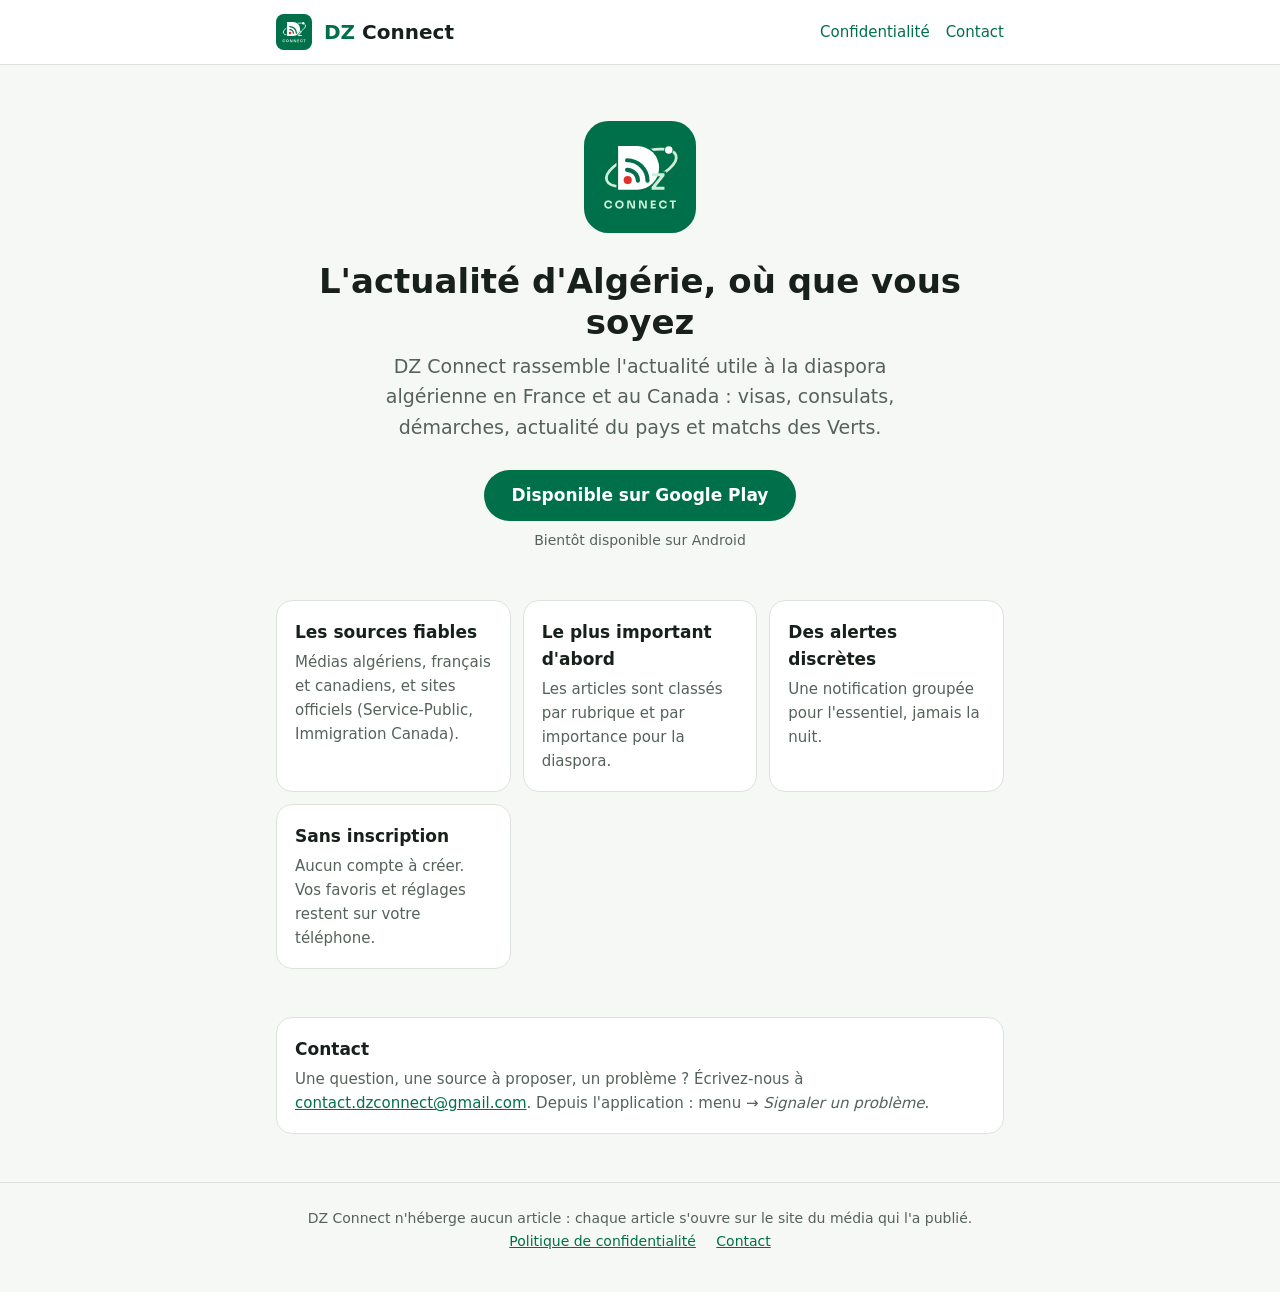
==== index.html @ 68d5cda3 "Add files via upload" ====
<!doctype html>
<html lang="fr">
<head>
  <meta charset="utf-8">
  <meta name="viewport" content="width=device-width, initial-scale=1">
  <title>DZ Connect</title>
  <meta name="description" content="DZ Connect : l'actualité d'Algérie et de la diaspora en France et au Canada, en une seule application Android.">
  <link rel="icon" href="icone.svg" type="image/svg+xml">
  <link rel="stylesheet" href="style.css">
</head>
<body>
  <header>
    <div class="wrap">
      <img src="icone.svg" alt="">
      <a class="name" href="./"><span>DZ</span> Connect</a>
      <nav>
        <a href="confidentialite.html">Confidentialité</a>
        <a href="#contact">Contact</a>
      </nav>
    </div>
  </header>

  <main class="wrap">
    <section class="hero">
      <img src="icone.svg" alt="Logo DZ Connect">
      <h1>L'actualité d'Algérie, où que vous soyez</h1>
      <p>DZ Connect rassemble l'actualité utile à la diaspora algérienne en France et au Canada : visas, consulats, démarches, actualité du pays et matchs des Verts.</p>
      <!-- À la publication : remplacer href="#" par le lien Play Store et retirer la ligne "Bientôt". -->
      <a class="button" href="#">Disponible sur Google Play</a>
      <span class="soon">Bientôt disponible sur Android</span>
    </section>

    <section class="cards">
      <div class="card">
        <h2>Les sources fiables</h2>
        <p>Médias algériens, français et canadiens, et sites officiels (Service-Public, Immigration Canada).</p>
      </div>
      <div class="card">
        <h2>Le plus important d'abord</h2>
        <p>Les articles sont classés par rubrique et par importance pour la diaspora.</p>
      </div>
      <div class="card">
        <h2>Des alertes discrètes</h2>
        <p>Une notification groupée pour l'essentiel, jamais la nuit.</p>
      </div>
      <div class="card">
        <h2>Sans inscription</h2>
        <p>Aucun compte à créer. Vos favoris et réglages restent sur votre téléphone.</p>
      </div>
    </section>

    <section id="contact" class="card" style="margin-bottom: 48px">
      <h2>Contact</h2>
      <p>Une question, une source à proposer, un problème ? Écrivez-nous à
        <a href="mailto:contact.dzconnect@gmail.com">contact.dzconnect@gmail.com</a>.
        Depuis l'application : menu → <em>Signaler un problème</em>.</p>
    </section>
  </main>

  <footer>
    <div class="wrap">
      DZ Connect n'héberge aucun article : chaque article s'ouvre sur le site du média qui l'a publié.<br>
      <a href="confidentialite.html">Politique de confidentialité</a>
      <a href="#contact">Contact</a>
    </div>
  </footer>
</body>
</html>
---- style.css ----
/* Couleurs de l'application (DzTheme.kt) : vert algérien, fond clair, mode sombre automatique. */
:root {
  --green: #00704A;
  --mint: #CDEFD9;
  --bg: #F6F8F6;
  --surface: #FFFFFF;
  --text: #17201B;
  --muted: #55625A;
  --border: #DCE3DE;
  --todo: #FFF3C4;
}
@media (prefers-color-scheme: dark) {
  :root {
    --green: #6FD6A4;
    --mint: #1E3A2C;
    --bg: #0F1512;
    --surface: #171D1A;
    --text: #E3EAE5;
    --muted: #A5B2AA;
    --border: #2C3631;
    --todo: #4A4220;
  }
}

* { box-sizing: border-box; }
body {
  margin: 0;
  background: var(--bg);
  color: var(--text);
  font: 17px/1.6 system-ui, -apple-system, "Segoe UI", Roboto, sans-serif;
}
a { color: var(--green); }
.wrap { max-width: 760px; margin: 0 auto; padding: 0 16px; }

header { border-bottom: 1px solid var(--border); background: var(--surface); }
header .wrap { display: flex; align-items: center; gap: 12px; height: 64px; }
header img { width: 36px; height: 36px; }
header .name { font-weight: 800; font-size: 20px; color: var(--text); text-decoration: none; }
header .name span { color: var(--green); }
header nav { margin-left: auto; display: flex; gap: 16px; font-size: 15px; }
header nav a { text-decoration: none; }

.hero { text-align: center; padding: 56px 0 40px; }
.hero img { width: 112px; height: 112px; }
.hero h1 { font-size: 34px; line-height: 1.2; margin: 20px 0 8px; }
.hero p { color: var(--muted); font-size: 19px; margin: 0 auto; max-width: 560px; }
.button {
  display: inline-block; margin-top: 28px; padding: 12px 28px; border-radius: 999px;
  background: var(--green); color: #fff; font-weight: 700; text-decoration: none;
}
@media (prefers-color-scheme: dark) { .button { color: #00391F; } }
.soon { display: block; margin-top: 8px; color: var(--muted); font-size: 14px; }

.cards { display: grid; grid-template-columns: repeat(auto-fit, minmax(200px, 1fr)); gap: 12px; margin: 8px 0 48px; }
.card { background: var(--surface); border: 1px solid var(--border); border-radius: 16px; padding: 18px; }
.card h2 { font-size: 17px; margin: 0 0 4px; }
.card p { margin: 0; color: var(--muted); font-size: 15px; }

article { background: var(--surface); border: 1px solid var(--border); border-radius: 16px; padding: 8px 24px 24px; margin: 32px 0; }
article h1 { font-size: 28px; line-height: 1.25; }
article h2 { font-size: 20px; margin-top: 32px; }
.updated { color: var(--muted); font-style: italic; }
table { width: 100%; border-collapse: collapse; font-size: 15px; display: block; overflow-x: auto; }
th, td { border: 1px solid var(--border); padding: 8px 10px; text-align: left; vertical-align: top; }
th { background: var(--mint); }
hr { border: 0; border-top: 1px solid var(--border); margin: 24px 0; }
.todo { background: var(--todo); padding: 0 4px; border-radius: 4px; }

footer { border-top: 1px solid var(--border); padding: 24px 0 40px; color: var(--muted); font-size: 14px; text-align: center; }
footer a { margin: 0 8px; }

@media (max-width: 480px) {
  header nav { gap: 12px; font-size: 14px; }
  .hero h1 { font-size: 28px; }
  article { padding: 4px 16px 16px; }
}
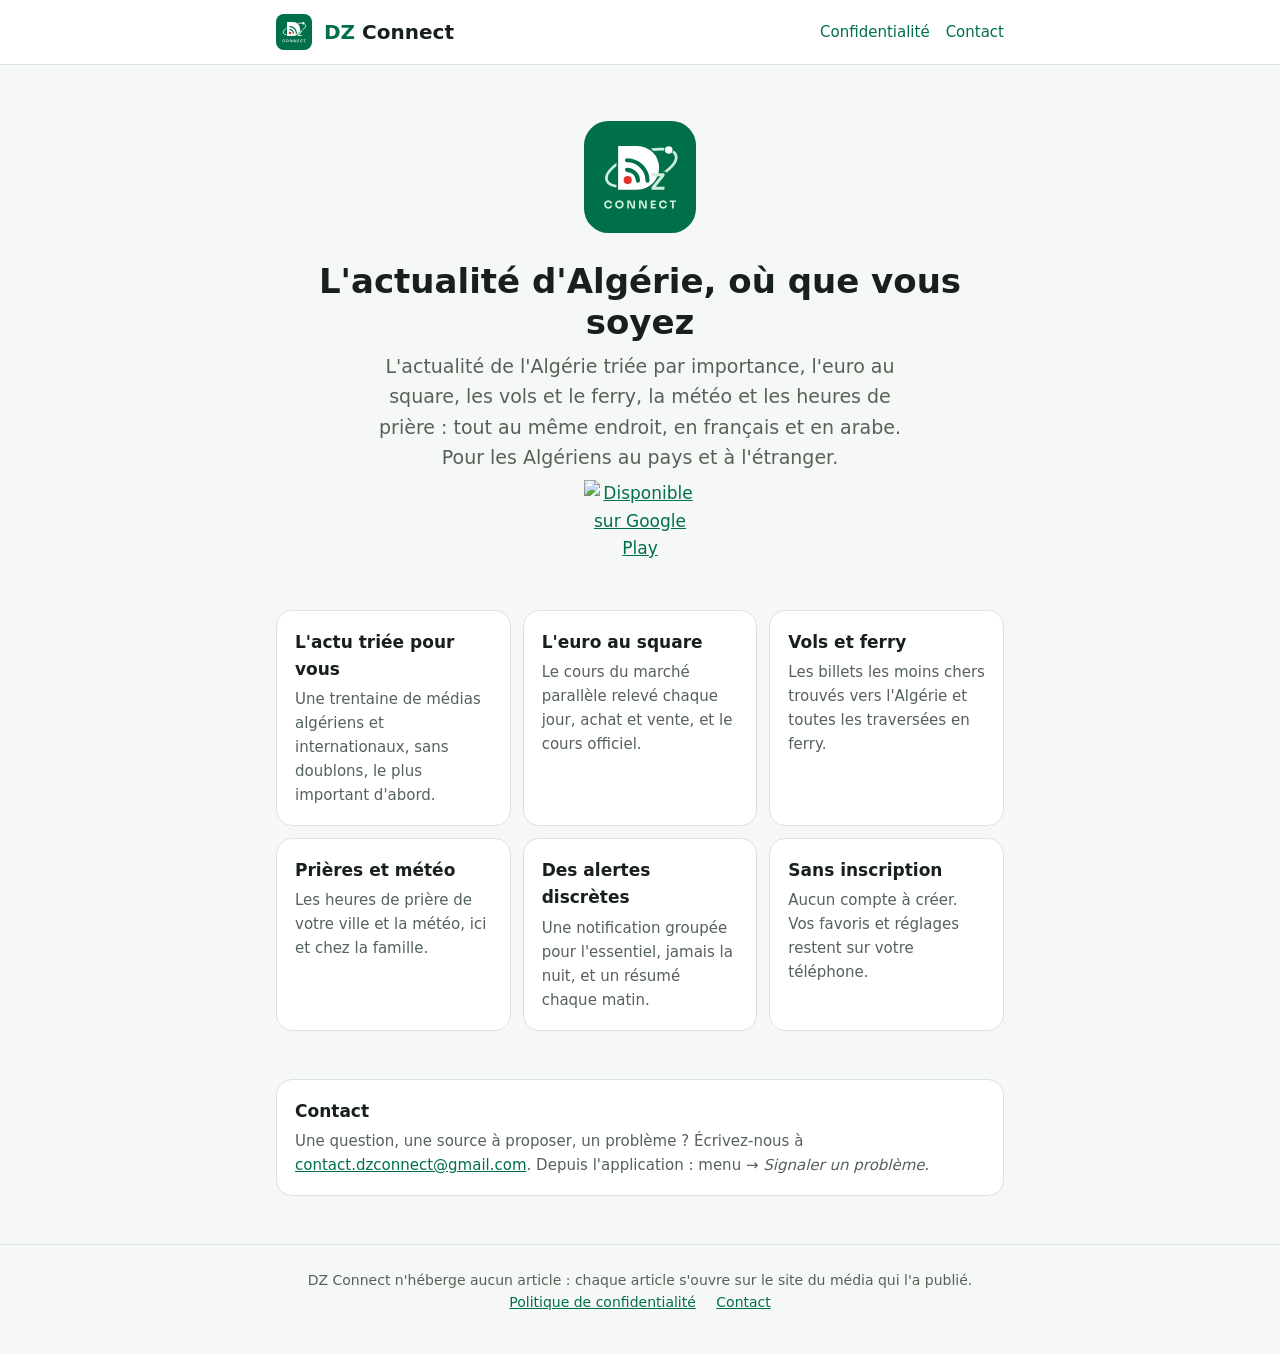
==== commit 43100b91: "Add files via upload" ====
--- a/index.html
+++ b/index.html
@@ -4,7 +4,7 @@
   <meta charset="utf-8">
   <meta name="viewport" content="width=device-width, initial-scale=1">
   <title>DZ Connect</title>
-  <meta name="description" content="DZ Connect : l'actualité d'Algérie et de la diaspora en France et au Canada, en une seule application Android.">
+  <meta name="description" content="DZ Connect : l'actualité de l'Algérie triée par importance, l'euro au square, les vols, le ferry, la météo et les heures de prière, en français et en arabe. Application Android gratuite.">
   <link rel="icon" href="icone.svg" type="image/svg+xml">
   <link rel="stylesheet" href="style.css">
 </head>
@@ -24,24 +24,33 @@
     <section class="hero">
       <img src="icone.svg" alt="Logo DZ Connect">
       <h1>L'actualité d'Algérie, où que vous soyez</h1>
-      <p>DZ Connect rassemble l'actualité utile à la diaspora algérienne en France et au Canada : visas, consulats, démarches, actualité du pays et matchs des Verts.</p>
-      <!-- À la publication : remplacer href="#" par le lien Play Store et retirer la ligne "Bientôt". -->
-      <a class="button" href="#">Disponible sur Google Play</a>
-      <span class="soon">Bientôt disponible sur Android</span>
+      <p>L'actualité de l'Algérie triée par importance, l'euro au square, les vols et le ferry, la météo et les heures de prière : tout au même endroit, en français et en arabe. Pour les Algériens au pays et à l'étranger.</p>
+      <!-- Badge officiel Google Play ; lien suivi (source « site ») pour le rapport Acquisition de la Play Console. -->
+      <a class="store" href="https://play.google.com/store/apps/details?id=com.dzconnect.app&amp;referrer=utm_source%3Dsite%26utm_medium%3Dweb">
+        <img src="https://play.google.com/intl/en_us/badges/static/images/badges/fr_badge_web_generic.png" alt="Disponible sur Google Play" width="240">
+      </a>
     </section>
 
     <section class="cards">
       <div class="card">
-        <h2>Les sources fiables</h2>
-        <p>Médias algériens, français et canadiens, et sites officiels (Service-Public, Immigration Canada).</p>
+        <h2>L'actu triée pour vous</h2>
+        <p>Une trentaine de médias algériens et internationaux, sans doublons, le plus important d'abord.</p>
       </div>
       <div class="card">
-        <h2>Le plus important d'abord</h2>
-        <p>Les articles sont classés par rubrique et par importance pour la diaspora.</p>
+        <h2>L'euro au square</h2>
+        <p>Le cours du marché parallèle relevé chaque jour, achat et vente, et le cours officiel.</p>
+      </div>
+      <div class="card">
+        <h2>Vols et ferry</h2>
+        <p>Les billets les moins chers trouvés vers l'Algérie et toutes les traversées en ferry.</p>
+      </div>
+      <div class="card">
+        <h2>Prières et météo</h2>
+        <p>Les heures de prière de votre ville et la météo, ici et chez la famille.</p>
       </div>
       <div class="card">
         <h2>Des alertes discrètes</h2>
-        <p>Une notification groupée pour l'essentiel, jamais la nuit.</p>
+        <p>Une notification groupée pour l'essentiel, jamais la nuit, et un résumé chaque matin.</p>
       </div>
       <div class="card">
         <h2>Sans inscription</h2>
--- a/style.css
+++ b/style.css
@@ -74,3 +74,5 @@
   .hero h1 { font-size: 28px; }
   article { padding: 4px 16px 16px; }
 }
+.store { display: inline-block; margin-top: 8px; }
+.store img { display: block; max-width: 100%; height: auto; }
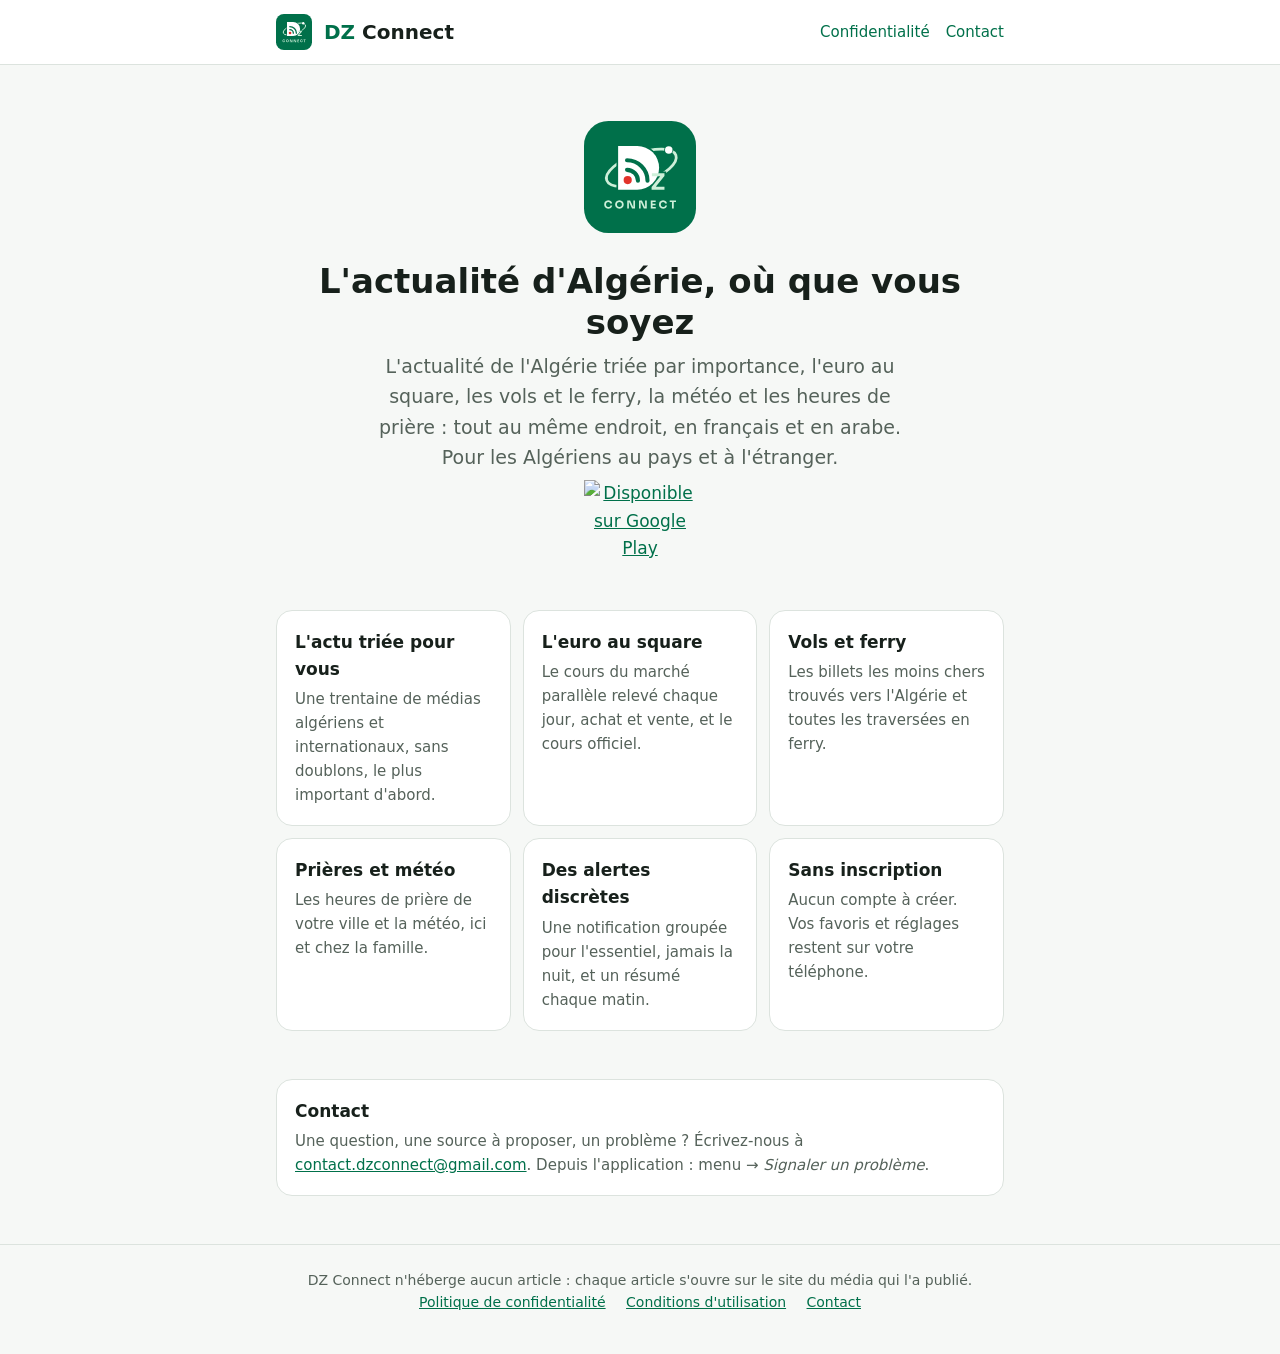
==== commit fc37d83b: "Add files via upload" ====
--- a/index.html
+++ b/index.html
@@ -70,6 +70,7 @@
     <div class="wrap">
       DZ Connect n'héberge aucun article : chaque article s'ouvre sur le site du média qui l'a publié.<br>
       <a href="confidentialite.html">Politique de confidentialité</a>
+      <a href="conditions.html">Conditions d'utilisation</a>
       <a href="#contact">Contact</a>
     </div>
   </footer>
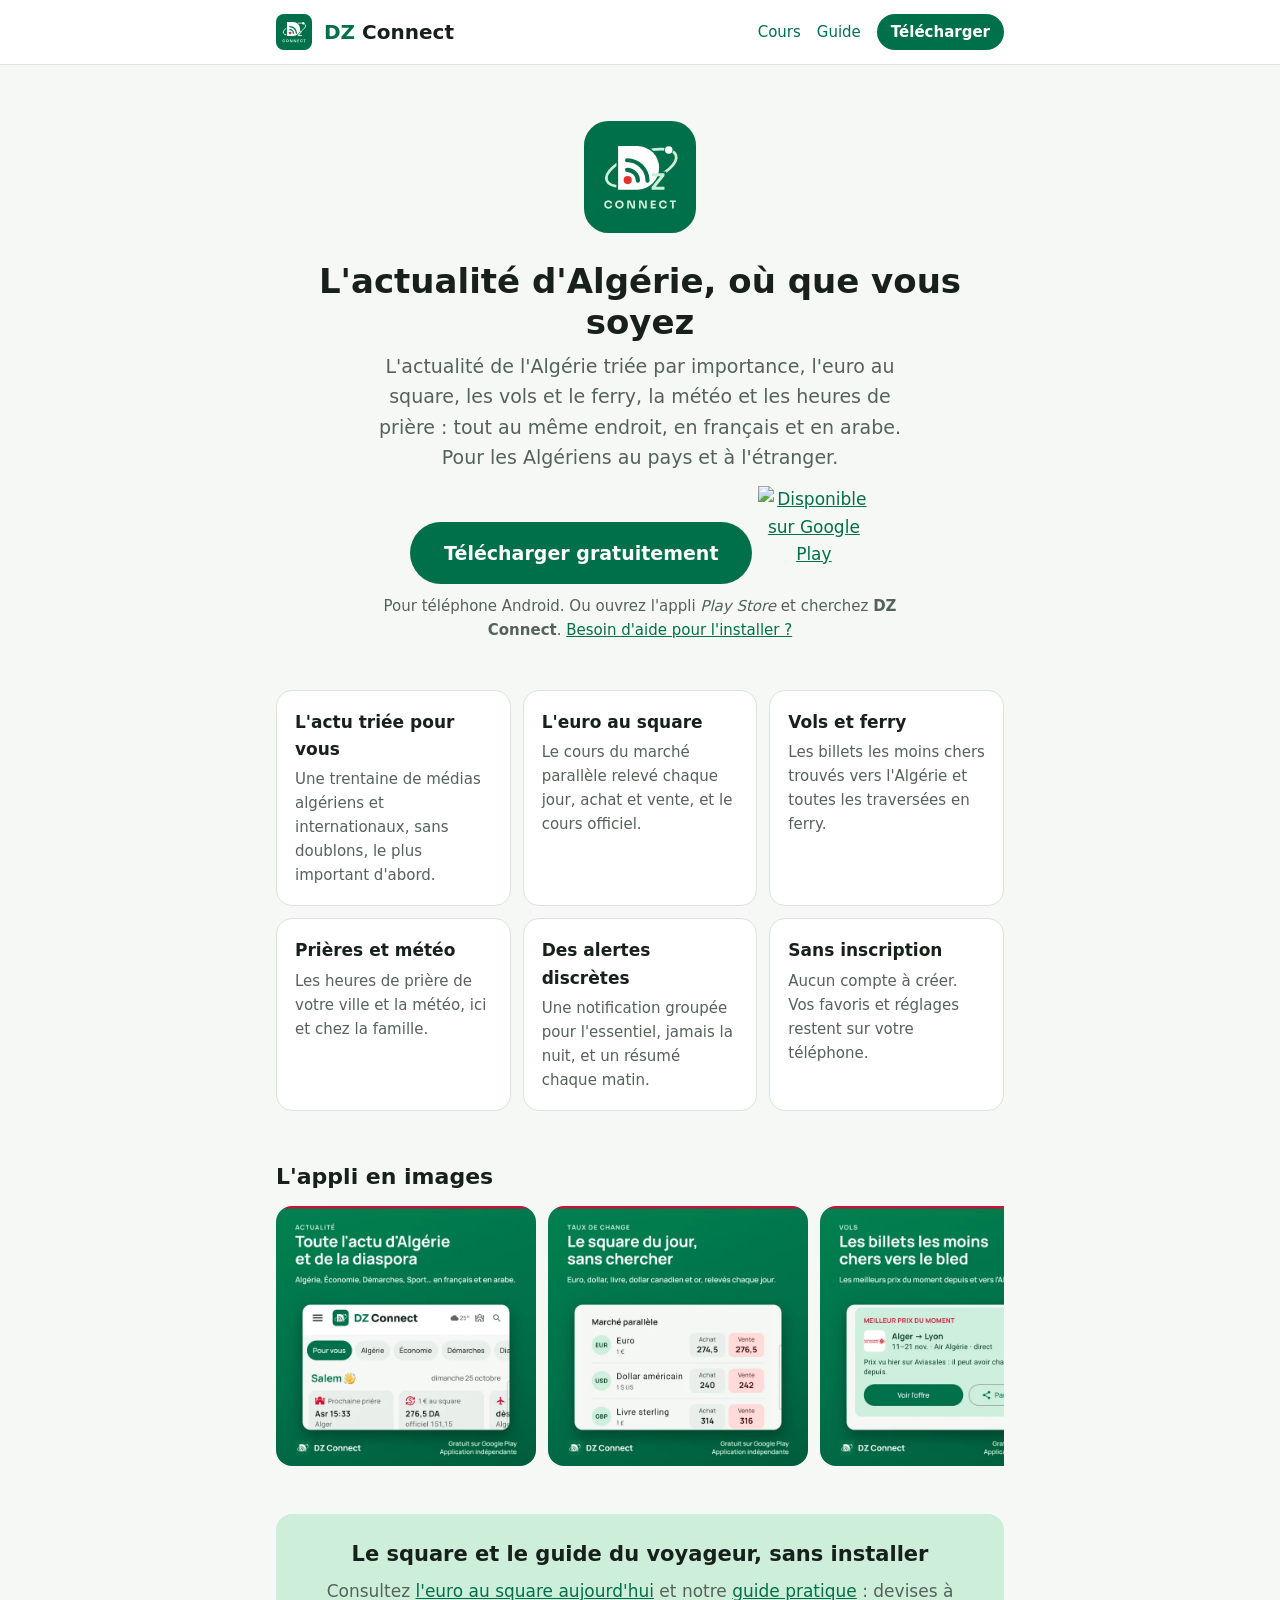
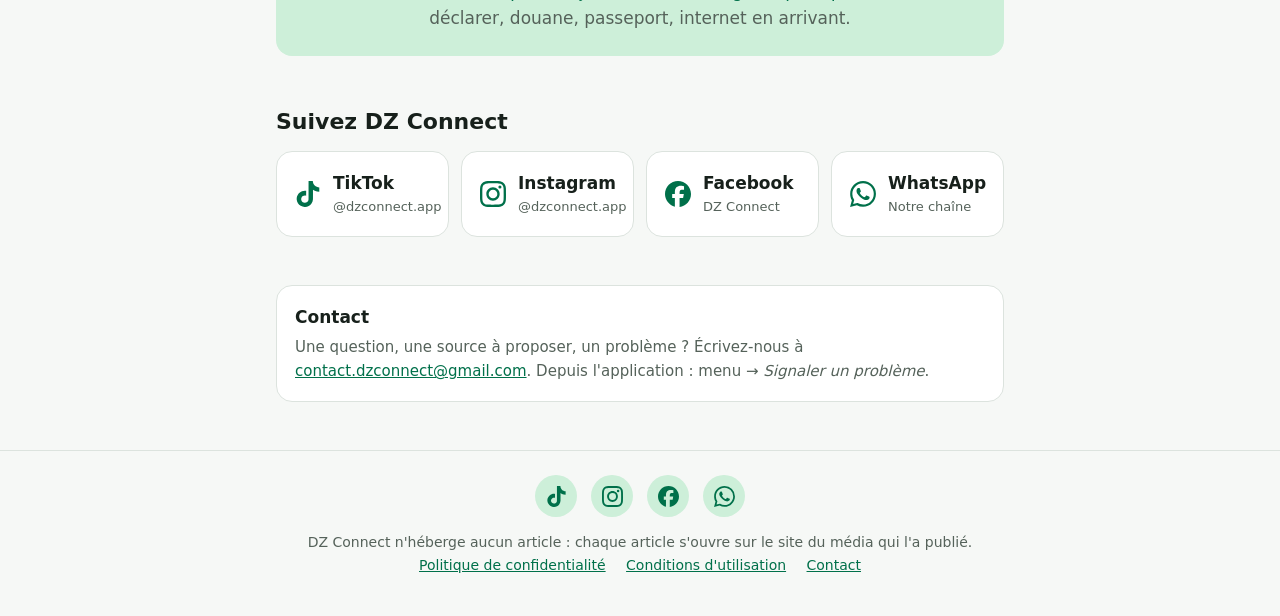
==== commit 500af3dd: "Add files via upload" ====
--- a/index.html
+++ b/index.html
@@ -1,78 +1,112 @@
-<!doctype html>
-<html lang="fr">
-<head>
-  <meta charset="utf-8">
-  <meta name="viewport" content="width=device-width, initial-scale=1">
-  <title>DZ Connect</title>
-  <meta name="description" content="DZ Connect : l'actualité de l'Algérie triée par importance, l'euro au square, les vols, le ferry, la météo et les heures de prière, en français et en arabe. Application Android gratuite.">
-  <link rel="icon" href="icone.svg" type="image/svg+xml">
-  <link rel="stylesheet" href="style.css">
-</head>
-<body>
-  <header>
-    <div class="wrap">
-      <img src="icone.svg" alt="">
-      <a class="name" href="./"><span>DZ</span> Connect</a>
-      <nav>
-        <a href="confidentialite.html">Confidentialité</a>
-        <a href="#contact">Contact</a>
-      </nav>
-    </div>
-  </header>
-
-  <main class="wrap">
-    <section class="hero">
-      <img src="icone.svg" alt="Logo DZ Connect">
-      <h1>L'actualité d'Algérie, où que vous soyez</h1>
-      <p>L'actualité de l'Algérie triée par importance, l'euro au square, les vols et le ferry, la météo et les heures de prière : tout au même endroit, en français et en arabe. Pour les Algériens au pays et à l'étranger.</p>
-      <!-- Badge officiel Google Play ; lien suivi (source « site ») pour le rapport Acquisition de la Play Console. -->
-      <a class="store" href="https://play.google.com/store/apps/details?id=com.dzconnect.app&amp;referrer=utm_source%3Dsite%26utm_medium%3Dweb">
-        <img src="https://play.google.com/intl/en_us/badges/static/images/badges/fr_badge_web_generic.png" alt="Disponible sur Google Play" width="240">
-      </a>
-    </section>
-
-    <section class="cards">
-      <div class="card">
-        <h2>L'actu triée pour vous</h2>
-        <p>Une trentaine de médias algériens et internationaux, sans doublons, le plus important d'abord.</p>
-      </div>
-      <div class="card">
-        <h2>L'euro au square</h2>
-        <p>Le cours du marché parallèle relevé chaque jour, achat et vente, et le cours officiel.</p>
-      </div>
-      <div class="card">
-        <h2>Vols et ferry</h2>
-        <p>Les billets les moins chers trouvés vers l'Algérie et toutes les traversées en ferry.</p>
-      </div>
-      <div class="card">
-        <h2>Prières et météo</h2>
-        <p>Les heures de prière de votre ville et la météo, ici et chez la famille.</p>
-      </div>
-      <div class="card">
-        <h2>Des alertes discrètes</h2>
-        <p>Une notification groupée pour l'essentiel, jamais la nuit, et un résumé chaque matin.</p>
-      </div>
-      <div class="card">
-        <h2>Sans inscription</h2>
-        <p>Aucun compte à créer. Vos favoris et réglages restent sur votre téléphone.</p>
-      </div>
-    </section>
-
-    <section id="contact" class="card" style="margin-bottom: 48px">
-      <h2>Contact</h2>
-      <p>Une question, une source à proposer, un problème ? Écrivez-nous à
-        <a href="mailto:contact.dzconnect@gmail.com">contact.dzconnect@gmail.com</a>.
-        Depuis l'application : menu → <em>Signaler un problème</em>.</p>
-    </section>
-  </main>
-
-  <footer>
-    <div class="wrap">
-      DZ Connect n'héberge aucun article : chaque article s'ouvre sur le site du média qui l'a publié.<br>
-      <a href="confidentialite.html">Politique de confidentialité</a>
-      <a href="conditions.html">Conditions d'utilisation</a>
-      <a href="#contact">Contact</a>
-    </div>
-  </footer>
-</body>
-</html>
+<!doctype html>
+<html lang="fr">
+<head>
+  <meta charset="utf-8">
+  <meta name="viewport" content="width=device-width, initial-scale=1">
+  <title>DZ Connect</title>
+  <meta name="description" content="DZ Connect : l'actualité de l'Algérie triée par importance, l'euro au square, les vols, le ferry, la météo et les heures de prière, en français et en arabe. Application Android gratuite.">
+  <link rel="icon" href="icone.svg" type="image/svg+xml">
+  <link rel="stylesheet" href="style.css">
+  <script src="site.js"></script>
+</head>
+<body>
+  <header>
+    <div class="wrap">
+      <img src="icone.svg" alt="">
+      <a class="name" href="./"><span>DZ</span> Connect</a>
+      <nav>
+        <a href="cours.html">Cours</a>
+        <a href="guide.html">Guide</a>
+        <a class="nav-dl" href="telecharger.html?src=site">Télécharger</a>
+      </nav>
+    </div>
+  </header>
+
+  <main class="wrap">
+    <section class="hero">
+      <img src="icone.svg" alt="Logo DZ Connect">
+      <h1>L'actualité d'Algérie, où que vous soyez</h1>
+      <p>L'actualité de l'Algérie triée par importance, l'euro au square, les vols et le ferry, la météo et les heures de prière : tout au même endroit, en français et en arabe. Pour les Algériens au pays et à l'étranger.</p>
+      <!-- Bouton et badge Google Play : sur Android, ils ouvrent directement l'appli Play Store (site.js). -->
+      <a class="button big" data-play data-src="site" href="https://play.google.com/store/apps/details?id=com.dzconnect.app&amp;referrer=utm_source%3Dsite%26utm_medium%3Dweb">Télécharger gratuitement</a>
+      <a class="store" data-play data-src="site" href="https://play.google.com/store/apps/details?id=com.dzconnect.app&amp;referrer=utm_source%3Dsite%26utm_medium%3Dweb">
+        <img src="https://play.google.com/intl/en_us/badges/static/images/badges/fr_badge_web_generic.png" alt="Disponible sur Google Play" width="220">
+      </a>
+      <p class="lead-dl">Pour téléphone Android. Ou ouvrez l'appli <em>Play Store</em> et cherchez <strong>DZ Connect</strong>.
+        <a href="telecharger.html?src=site">Besoin d'aide pour l'installer ?</a></p>
+    </section>
+
+    <section class="cards">
+      <div class="card">
+        <h2>L'actu triée pour vous</h2>
+        <p>Une trentaine de médias algériens et internationaux, sans doublons, le plus important d'abord.</p>
+      </div>
+      <div class="card">
+        <h2>L'euro au square</h2>
+        <p>Le cours du marché parallèle relevé chaque jour, achat et vente, et le cours officiel.</p>
+      </div>
+      <div class="card">
+        <h2>Vols et ferry</h2>
+        <p>Les billets les moins chers trouvés vers l'Algérie et toutes les traversées en ferry.</p>
+      </div>
+      <div class="card">
+        <h2>Prières et météo</h2>
+        <p>Les heures de prière de votre ville et la météo, ici et chez la famille.</p>
+      </div>
+      <div class="card">
+        <h2>Des alertes discrètes</h2>
+        <p>Une notification groupée pour l'essentiel, jamais la nuit, et un résumé chaque matin.</p>
+      </div>
+      <div class="card">
+        <h2>Sans inscription</h2>
+        <p>Aucun compte à créer. Vos favoris et réglages restent sur votre téléphone.</p>
+      </div>
+    </section>
+
+    <h2 class="section">L'appli en images</h2>
+    <div class="gallery" aria-label="Captures de l'application">
+      <img src="img/1-actualite.webp" alt="Toute l'actu d'Algérie et de la diaspora" loading="lazy" width="260" height="260">
+      <img src="img/2-square.webp" alt="Le square du jour : euro, dollar, livre, dollar canadien et or" loading="lazy" width="260" height="260">
+      <img src="img/3-vols.webp" alt="Les billets d'avion les moins chers vers l'Algérie" loading="lazy" width="260" height="260">
+      <img src="img/4-priere.webp" alt="Les heures de prière ici et au pays" loading="lazy" width="260" height="260">
+      <img src="img/5-meteo.webp" alt="La météo de vos deux villes" loading="lazy" width="260" height="260">
+      <img src="img/6-alertes.webp" alt="Des alertes sur ce qui compte, jamais la nuit" loading="lazy" width="260" height="260">
+    </div>
+
+    <section class="cta">
+      <h2>Le square et le guide du voyageur, sans installer</h2>
+      <p>Consultez <a href="cours.html">l'euro au square aujourd'hui</a> et notre <a href="guide.html">guide pratique</a> : devises à déclarer, douane, passeport, internet en arrivant.</p>
+    </section>
+
+    <h2 class="section">Suivez DZ Connect</h2>
+    <div class="follow">
+      <a class="card" href="https://www.tiktok.com/@dzconnect.app"><svg><use href="img/reseaux.svg#tiktok"/></svg><span>TikTok<small>@dzconnect.app</small></span></a>
+      <a class="card" href="https://www.instagram.com/dzconnect.app/"><svg><use href="img/reseaux.svg#instagram"/></svg><span>Instagram<small>@dzconnect.app</small></span></a>
+      <a class="card" href="https://www.facebook.com/profile.php?id=61595925599903"><svg><use href="img/reseaux.svg#facebook"/></svg><span>Facebook<small>DZ Connect</small></span></a>
+      <a class="card" href="https://whatsapp.com/channel/0029VbDgWKNFCCoMbUskVl0R"><svg><use href="img/reseaux.svg#whatsapp"/></svg><span>WhatsApp<small>Notre chaîne</small></span></a>
+    </div>
+
+    <section id="contact" class="card" style="margin-bottom: 48px">
+      <h2>Contact</h2>
+      <p>Une question, une source à proposer, un problème ? Écrivez-nous à
+        <a href="mailto:contact.dzconnect@gmail.com">contact.dzconnect@gmail.com</a>.
+        Depuis l'application : menu → <em>Signaler un problème</em>.</p>
+    </section>
+  </main>
+
+  <footer>
+    <div class="wrap">
+      <div class="social">
+        <a href="https://www.tiktok.com/@dzconnect.app" aria-label="TikTok"><svg><use href="img/reseaux.svg#tiktok"/></svg></a>
+        <a href="https://www.instagram.com/dzconnect.app/" aria-label="Instagram"><svg><use href="img/reseaux.svg#instagram"/></svg></a>
+        <a href="https://www.facebook.com/profile.php?id=61595925599903" aria-label="Facebook"><svg><use href="img/reseaux.svg#facebook"/></svg></a>
+        <a href="https://whatsapp.com/channel/0029VbDgWKNFCCoMbUskVl0R" aria-label="Chaîne WhatsApp"><svg><use href="img/reseaux.svg#whatsapp"/></svg></a>
+      </div>
+      DZ Connect n'héberge aucun article : chaque article s'ouvre sur le site du média qui l'a publié.<br>
+      <a href="confidentialite.html">Politique de confidentialité</a>
+      <a href="conditions.html">Conditions d'utilisation</a>
+      <a href="#contact">Contact</a>
+    </div>
+  </footer>
+</body>
+</html>
--- a/style.css
+++ b/style.css
@@ -1,78 +1,142 @@
-/* Couleurs de l'application (DzTheme.kt) : vert algérien, fond clair, mode sombre automatique. */
-:root {
-  --green: #00704A;
-  --mint: #CDEFD9;
-  --bg: #F6F8F6;
-  --surface: #FFFFFF;
-  --text: #17201B;
-  --muted: #55625A;
-  --border: #DCE3DE;
-  --todo: #FFF3C4;
+/* Couleurs de l'application (DzTheme.kt) : vert algérien, fond clair, mode sombre automatique. */
+:root {
+  --green: #00704A;
+  --mint: #CDEFD9;
+  --bg: #F6F8F6;
+  --surface: #FFFFFF;
+  --text: #17201B;
+  --muted: #55625A;
+  --border: #DCE3DE;
+  --todo: #FFF3C4;
+}
+@media (prefers-color-scheme: dark) {
+  :root {
+    --green: #6FD6A4;
+    --mint: #1E3A2C;
+    --bg: #0F1512;
+    --surface: #171D1A;
+    --text: #E3EAE5;
+    --muted: #A5B2AA;
+    --border: #2C3631;
+    --todo: #4A4220;
+  }
+}
+
+* { box-sizing: border-box; }
+body {
+  margin: 0;
+  background: var(--bg);
+  color: var(--text);
+  font: 17px/1.6 system-ui, -apple-system, "Segoe UI", Roboto, sans-serif;
+}
+a { color: var(--green); }
+.wrap { max-width: 760px; margin: 0 auto; padding: 0 16px; }
+
+header { border-bottom: 1px solid var(--border); background: var(--surface); }
+header .wrap { display: flex; align-items: center; gap: 12px; height: 64px; }
+header img { width: 36px; height: 36px; }
+header .name { font-weight: 800; font-size: 20px; color: var(--text); text-decoration: none; }
+header .name span { color: var(--green); }
+header nav { margin-left: auto; display: flex; gap: 16px; font-size: 15px; }
+header nav a { text-decoration: none; }
+
+.hero { text-align: center; padding: 56px 0 40px; }
+.hero img { width: 112px; height: 112px; }
+.hero h1 { font-size: 34px; line-height: 1.2; margin: 20px 0 8px; }
+.hero p { color: var(--muted); font-size: 19px; margin: 0 auto; max-width: 560px; }
+.button {
+  display: inline-block; margin-top: 28px; padding: 12px 28px; border-radius: 999px;
+  background: var(--green); color: #fff; font-weight: 700; text-decoration: none;
+}
+@media (prefers-color-scheme: dark) { .button { color: #00391F; } }
+.soon { display: block; margin-top: 8px; color: var(--muted); font-size: 14px; }
+
+.cards { display: grid; grid-template-columns: repeat(auto-fit, minmax(200px, 1fr)); gap: 12px; margin: 8px 0 48px; }
+.card { background: var(--surface); border: 1px solid var(--border); border-radius: 16px; padding: 18px; }
+.card h2 { font-size: 17px; margin: 0 0 4px; }
+.card p { margin: 0; color: var(--muted); font-size: 15px; }
+
+article { background: var(--surface); border: 1px solid var(--border); border-radius: 16px; padding: 8px 24px 24px; margin: 32px 0; }
+article h1 { font-size: 28px; line-height: 1.25; }
+article h2 { font-size: 20px; margin-top: 32px; }
+.updated { color: var(--muted); font-style: italic; }
+table { width: 100%; border-collapse: collapse; font-size: 15px; display: block; overflow-x: auto; }
+th, td { border: 1px solid var(--border); padding: 8px 10px; text-align: left; vertical-align: top; }
+th { background: var(--mint); }
+hr { border: 0; border-top: 1px solid var(--border); margin: 24px 0; }
+.todo { background: var(--todo); padding: 0 4px; border-radius: 4px; }
+
+footer { border-top: 1px solid var(--border); padding: 24px 0 40px; color: var(--muted); font-size: 14px; text-align: center; }
+footer a { margin: 0 8px; }
+
+@media (max-width: 480px) {
+  header nav { gap: 12px; font-size: 14px; }
+  .hero h1 { font-size: 28px; }
+  article { padding: 4px 16px 16px; }
+}
+.store { display: inline-block; margin-top: 8px; }
+.store img { display: block; max-width: 100%; height: auto; }
+
+/* ------------------------------------------------ Ajouts : téléchargement, réseaux, cours, guide */
+header nav { align-items: center; }
+.nav-dl { background: var(--green); color: #fff !important; padding: 6px 14px; border-radius: 999px; font-weight: 700; }
+@media (prefers-color-scheme: dark) { .nav-dl { color: #00391F !important; } }
+nav a[aria-current="page"]:not(.nav-dl) { font-weight: 700; text-decoration: underline; }
+
+.button.big { font-size: 19px; padding: 16px 34px; }
+.hero .store { margin-top: 14px; }
+.hero .lead-dl { margin-top: 10px; font-size: 15px; }
+.notice { background: var(--todo); border-radius: 12px; padding: 12px 16px; margin: 20px auto 0; max-width: 560px; font-size: 15px; text-align: left; }
+.qr { margin-top: 24px; }
+.qr img { background: #fff; border-radius: 12px; padding: 6px; }
+.qr p { font-size: 15px !important; }
+.steps { margin-bottom: 24px; }
+.steps h2 { font-size: 19px; }
+.steps ol { margin: 8px 0 0; padding-left: 22px; }
+.steps li { margin-bottom: 10px; }
+.copy { display: inline-block; margin-top: 6px; font: inherit; font-size: 14px; padding: 4px 12px; border-radius: 999px; border: 1px solid var(--green); background: transparent; color: var(--green); cursor: pointer; }
+code { background: var(--mint); padding: 1px 6px; border-radius: 6px; font-size: 15px; word-break: break-all; }
+
+.social { display: flex; justify-content: center; gap: 14px; margin-bottom: 14px; }
+.social a { margin: 0; display: grid; place-items: center; width: 42px; height: 42px; border-radius: 50%; background: var(--mint); color: var(--green); }
+.social svg { width: 21px; height: 21px; }
+.follow { display: grid; grid-template-columns: repeat(auto-fit, minmax(150px, 1fr)); gap: 12px; margin: 8px 0 48px; }
+.follow a { display: flex; align-items: center; gap: 12px; text-decoration: none; color: var(--text); font-weight: 700; }
+.follow a small { display: block; font-weight: 400; color: var(--muted); font-size: 13px; }
+.follow svg { width: 26px; height: 26px; color: var(--green); flex: none; }
+
+h2.section { font-size: 22px; margin: 8px 0 12px; }
+.gallery { display: flex; gap: 12px; overflow-x: auto; scroll-snap-type: x mandatory; padding-bottom: 8px; margin-bottom: 40px; }
+.gallery img { flex: none; width: 260px; height: 260px; border-radius: 16px; scroll-snap-align: start; }
+
+.cta { text-align: center; background: var(--mint); border-radius: 16px; padding: 24px 18px; margin: 0 0 48px; }
+.cta h2 { margin: 0 0 6px; font-size: 21px; }
+.cta p { margin: 0; color: var(--muted); }
+.cta .button { margin-top: 16px; }
+
+/* Cours du jour */
+.rates { width: 100%; display: table; font-size: 17px; }
+.rates td, .rates th { text-align: right; }
+.rates td:first-child, .rates th:first-child { text-align: left; }
+.rates .num { font-weight: 700; font-variant-numeric: tabular-nums; white-space: nowrap; }
+.up, .down { font-weight: 700; white-space: nowrap; } .flat { color: var(--muted); white-space: nowrap; }
+.meta { color: var(--muted); font-size: 14px; margin: 8px 0 0; }
+.convert { display: flex; flex-wrap: wrap; gap: 8px; align-items: center; margin-top: 8px; }
+.convert input, .convert select { font: inherit; padding: 8px 10px; border-radius: 10px; border: 1px solid var(--border); background: var(--surface); color: var(--text); }
+.convert input { width: 120px; }
+.convert output { font-weight: 800; font-size: 20px; }
+.page-card { margin: 24px 0; }
+.page-card h1 { font-size: 28px; line-height: 1.25; margin: 8px 0; }
+.page-card h2 { font-size: 20px; margin-top: 28px; }
+details { border-top: 1px solid var(--border); padding: 10px 0; }
+details summary { cursor: pointer; font-weight: 700; }
+.src { font-size: 13px; color: var(--muted); }
+header .name { white-space: nowrap; }
+@media (max-width: 420px) {
+  header img { display: none; }
+  header nav { gap: 10px; }
+  .nav-dl { padding: 6px 12px; }
+  .rates { font-size: 15px; }
+  .rates th, .rates td { padding: 8px 6px; }
 }
-@media (prefers-color-scheme: dark) {
-  :root {
-    --green: #6FD6A4;
-    --mint: #1E3A2C;
-    --bg: #0F1512;
-    --surface: #171D1A;
-    --text: #E3EAE5;
-    --muted: #A5B2AA;
-    --border: #2C3631;
-    --todo: #4A4220;
-  }
-}
-
-* { box-sizing: border-box; }
-body {
-  margin: 0;
-  background: var(--bg);
-  color: var(--text);
-  font: 17px/1.6 system-ui, -apple-system, "Segoe UI", Roboto, sans-serif;
-}
-a { color: var(--green); }
-.wrap { max-width: 760px; margin: 0 auto; padding: 0 16px; }
-
-header { border-bottom: 1px solid var(--border); background: var(--surface); }
-header .wrap { display: flex; align-items: center; gap: 12px; height: 64px; }
-header img { width: 36px; height: 36px; }
-header .name { font-weight: 800; font-size: 20px; color: var(--text); text-decoration: none; }
-header .name span { color: var(--green); }
-header nav { margin-left: auto; display: flex; gap: 16px; font-size: 15px; }
-header nav a { text-decoration: none; }
-
-.hero { text-align: center; padding: 56px 0 40px; }
-.hero img { width: 112px; height: 112px; }
-.hero h1 { font-size: 34px; line-height: 1.2; margin: 20px 0 8px; }
-.hero p { color: var(--muted); font-size: 19px; margin: 0 auto; max-width: 560px; }
-.button {
-  display: inline-block; margin-top: 28px; padding: 12px 28px; border-radius: 999px;
-  background: var(--green); color: #fff; font-weight: 700; text-decoration: none;
-}
-@media (prefers-color-scheme: dark) { .button { color: #00391F; } }
-.soon { display: block; margin-top: 8px; color: var(--muted); font-size: 14px; }
-
-.cards { display: grid; grid-template-columns: repeat(auto-fit, minmax(200px, 1fr)); gap: 12px; margin: 8px 0 48px; }
-.card { background: var(--surface); border: 1px solid var(--border); border-radius: 16px; padding: 18px; }
-.card h2 { font-size: 17px; margin: 0 0 4px; }
-.card p { margin: 0; color: var(--muted); font-size: 15px; }
-
-article { background: var(--surface); border: 1px solid var(--border); border-radius: 16px; padding: 8px 24px 24px; margin: 32px 0; }
-article h1 { font-size: 28px; line-height: 1.25; }
-article h2 { font-size: 20px; margin-top: 32px; }
-.updated { color: var(--muted); font-style: italic; }
-table { width: 100%; border-collapse: collapse; font-size: 15px; display: block; overflow-x: auto; }
-th, td { border: 1px solid var(--border); padding: 8px 10px; text-align: left; vertical-align: top; }
-th { background: var(--mint); }
-hr { border: 0; border-top: 1px solid var(--border); margin: 24px 0; }
-.todo { background: var(--todo); padding: 0 4px; border-radius: 4px; }
-
-footer { border-top: 1px solid var(--border); padding: 24px 0 40px; color: var(--muted); font-size: 14px; text-align: center; }
-footer a { margin: 0 8px; }
-
-@media (max-width: 480px) {
-  header nav { gap: 12px; font-size: 14px; }
-  .hero h1 { font-size: 28px; }
-  article { padding: 4px 16px 16px; }
-}
-.store { display: inline-block; margin-top: 8px; }
-.store img { display: block; max-width: 100%; height: auto; }
+.nowrap { white-space: nowrap; }
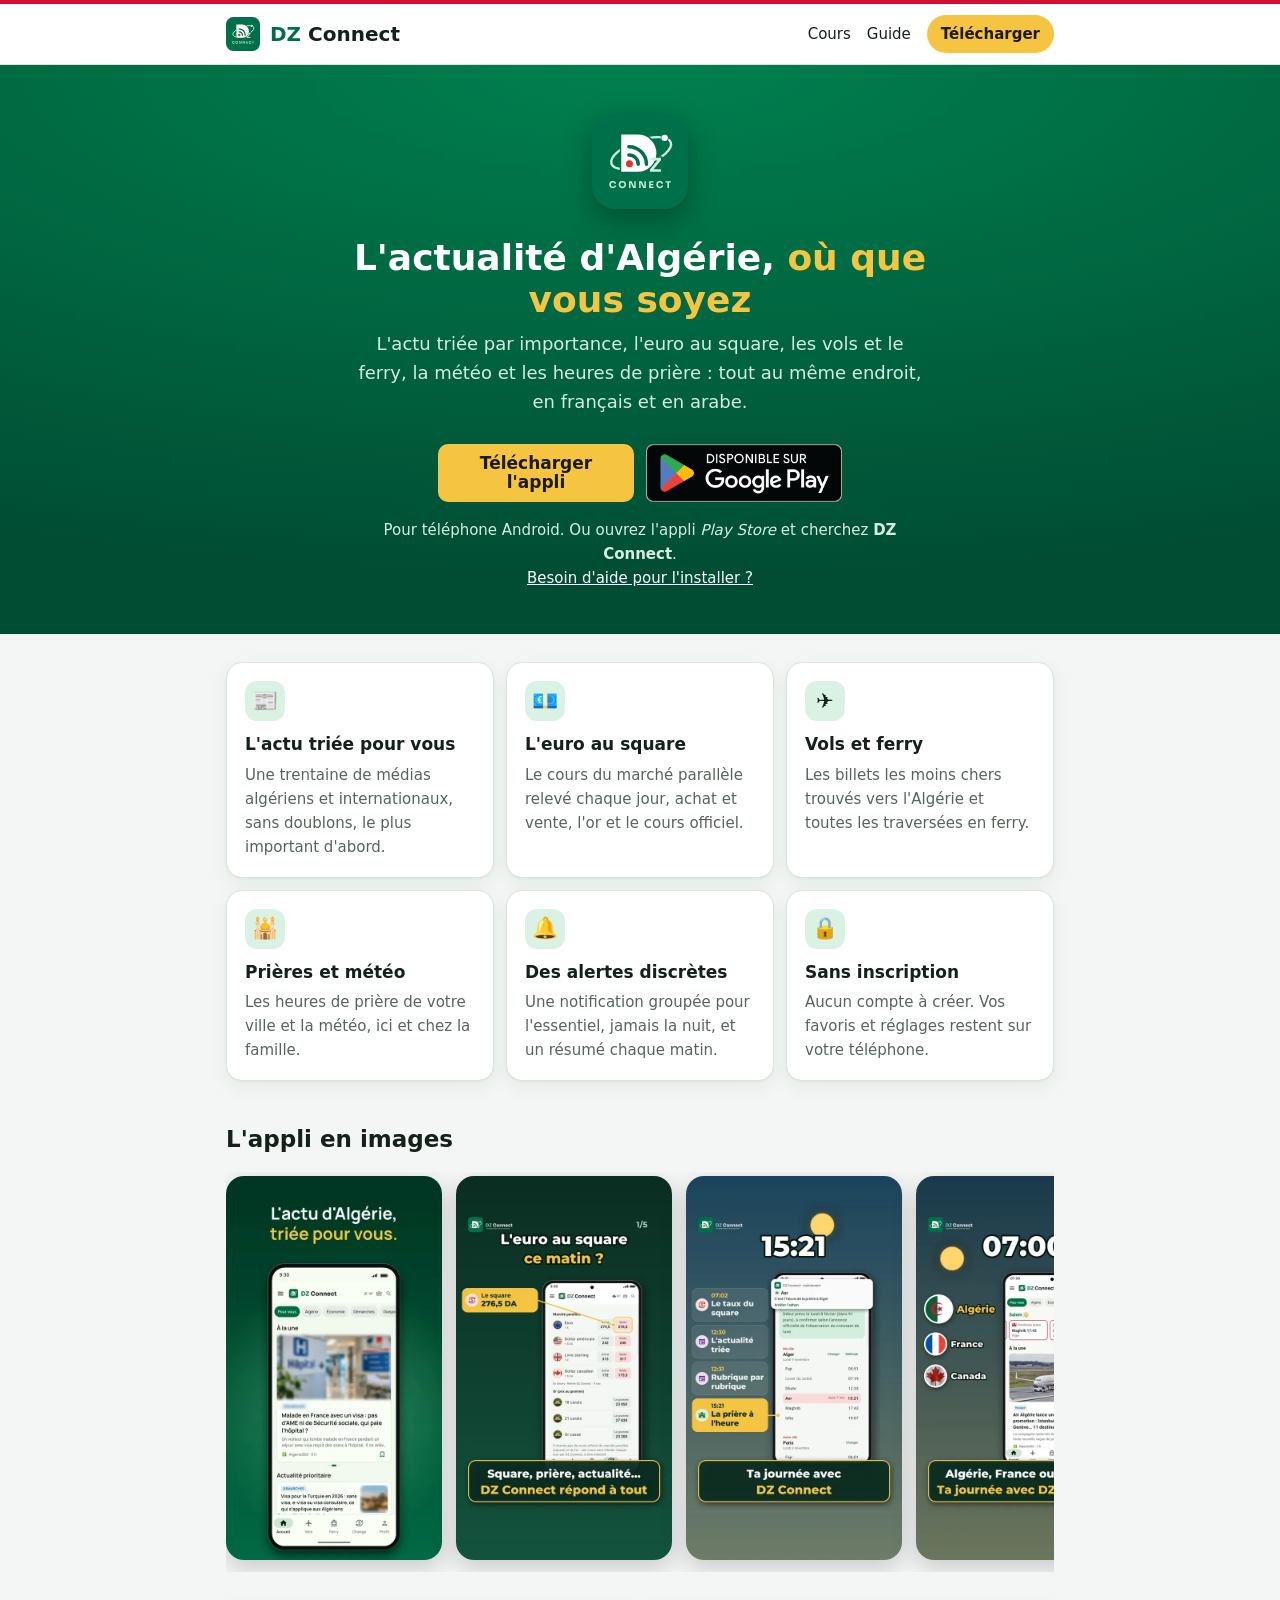
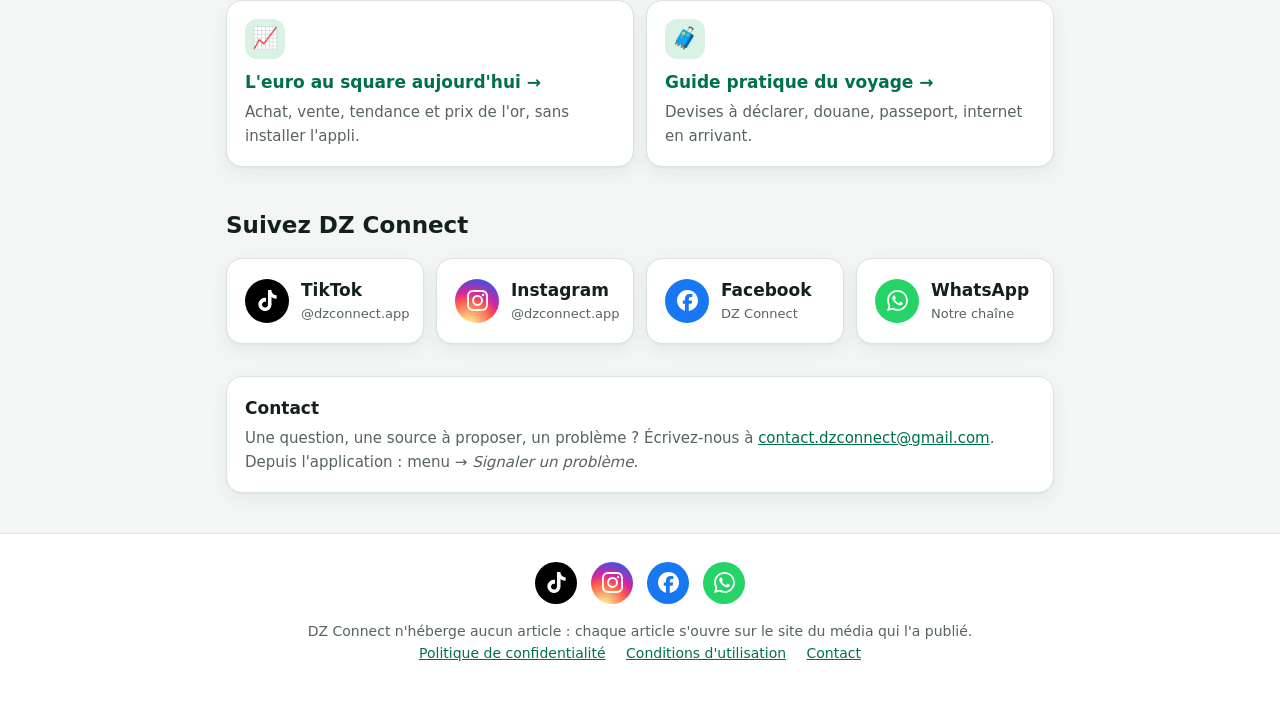
==== commit 652b95f4: "Add files via upload" ====
--- a/index.html
+++ b/index.html
@@ -1,112 +1,105 @@
-<!doctype html>
-<html lang="fr">
-<head>
-  <meta charset="utf-8">
-  <meta name="viewport" content="width=device-width, initial-scale=1">
-  <title>DZ Connect</title>
-  <meta name="description" content="DZ Connect : l'actualité de l'Algérie triée par importance, l'euro au square, les vols, le ferry, la météo et les heures de prière, en français et en arabe. Application Android gratuite.">
-  <link rel="icon" href="icone.svg" type="image/svg+xml">
-  <link rel="stylesheet" href="style.css">
-  <script src="site.js"></script>
-</head>
-<body>
-  <header>
-    <div class="wrap">
-      <img src="icone.svg" alt="">
-      <a class="name" href="./"><span>DZ</span> Connect</a>
-      <nav>
-        <a href="cours.html">Cours</a>
-        <a href="guide.html">Guide</a>
-        <a class="nav-dl" href="telecharger.html?src=site">Télécharger</a>
-      </nav>
-    </div>
-  </header>
-
-  <main class="wrap">
-    <section class="hero">
-      <img src="icone.svg" alt="Logo DZ Connect">
-      <h1>L'actualité d'Algérie, où que vous soyez</h1>
-      <p>L'actualité de l'Algérie triée par importance, l'euro au square, les vols et le ferry, la météo et les heures de prière : tout au même endroit, en français et en arabe. Pour les Algériens au pays et à l'étranger.</p>
-      <!-- Bouton et badge Google Play : sur Android, ils ouvrent directement l'appli Play Store (site.js). -->
-      <a class="button big" data-play data-src="site" href="https://play.google.com/store/apps/details?id=com.dzconnect.app&amp;referrer=utm_source%3Dsite%26utm_medium%3Dweb">Télécharger gratuitement</a>
-      <a class="store" data-play data-src="site" href="https://play.google.com/store/apps/details?id=com.dzconnect.app&amp;referrer=utm_source%3Dsite%26utm_medium%3Dweb">
-        <img src="https://play.google.com/intl/en_us/badges/static/images/badges/fr_badge_web_generic.png" alt="Disponible sur Google Play" width="220">
-      </a>
-      <p class="lead-dl">Pour téléphone Android. Ou ouvrez l'appli <em>Play Store</em> et cherchez <strong>DZ Connect</strong>.
-        <a href="telecharger.html?src=site">Besoin d'aide pour l'installer ?</a></p>
-    </section>
-
-    <section class="cards">
-      <div class="card">
-        <h2>L'actu triée pour vous</h2>
-        <p>Une trentaine de médias algériens et internationaux, sans doublons, le plus important d'abord.</p>
-      </div>
-      <div class="card">
-        <h2>L'euro au square</h2>
-        <p>Le cours du marché parallèle relevé chaque jour, achat et vente, et le cours officiel.</p>
-      </div>
-      <div class="card">
-        <h2>Vols et ferry</h2>
-        <p>Les billets les moins chers trouvés vers l'Algérie et toutes les traversées en ferry.</p>
-      </div>
-      <div class="card">
-        <h2>Prières et météo</h2>
-        <p>Les heures de prière de votre ville et la météo, ici et chez la famille.</p>
-      </div>
-      <div class="card">
-        <h2>Des alertes discrètes</h2>
-        <p>Une notification groupée pour l'essentiel, jamais la nuit, et un résumé chaque matin.</p>
-      </div>
-      <div class="card">
-        <h2>Sans inscription</h2>
-        <p>Aucun compte à créer. Vos favoris et réglages restent sur votre téléphone.</p>
-      </div>
-    </section>
-
-    <h2 class="section">L'appli en images</h2>
-    <div class="gallery" aria-label="Captures de l'application">
-      <img src="img/1-actualite.webp" alt="Toute l'actu d'Algérie et de la diaspora" loading="lazy" width="260" height="260">
-      <img src="img/2-square.webp" alt="Le square du jour : euro, dollar, livre, dollar canadien et or" loading="lazy" width="260" height="260">
-      <img src="img/3-vols.webp" alt="Les billets d'avion les moins chers vers l'Algérie" loading="lazy" width="260" height="260">
-      <img src="img/4-priere.webp" alt="Les heures de prière ici et au pays" loading="lazy" width="260" height="260">
-      <img src="img/5-meteo.webp" alt="La météo de vos deux villes" loading="lazy" width="260" height="260">
-      <img src="img/6-alertes.webp" alt="Des alertes sur ce qui compte, jamais la nuit" loading="lazy" width="260" height="260">
-    </div>
-
-    <section class="cta">
-      <h2>Le square et le guide du voyageur, sans installer</h2>
-      <p>Consultez <a href="cours.html">l'euro au square aujourd'hui</a> et notre <a href="guide.html">guide pratique</a> : devises à déclarer, douane, passeport, internet en arrivant.</p>
-    </section>
-
-    <h2 class="section">Suivez DZ Connect</h2>
-    <div class="follow">
-      <a class="card" href="https://www.tiktok.com/@dzconnect.app"><svg><use href="img/reseaux.svg#tiktok"/></svg><span>TikTok<small>@dzconnect.app</small></span></a>
-      <a class="card" href="https://www.instagram.com/dzconnect.app/"><svg><use href="img/reseaux.svg#instagram"/></svg><span>Instagram<small>@dzconnect.app</small></span></a>
-      <a class="card" href="https://www.facebook.com/profile.php?id=61595925599903"><svg><use href="img/reseaux.svg#facebook"/></svg><span>Facebook<small>DZ Connect</small></span></a>
-      <a class="card" href="https://whatsapp.com/channel/0029VbDgWKNFCCoMbUskVl0R"><svg><use href="img/reseaux.svg#whatsapp"/></svg><span>WhatsApp<small>Notre chaîne</small></span></a>
-    </div>
-
-    <section id="contact" class="card" style="margin-bottom: 48px">
-      <h2>Contact</h2>
-      <p>Une question, une source à proposer, un problème ? Écrivez-nous à
-        <a href="mailto:contact.dzconnect@gmail.com">contact.dzconnect@gmail.com</a>.
-        Depuis l'application : menu → <em>Signaler un problème</em>.</p>
-    </section>
-  </main>
-
-  <footer>
-    <div class="wrap">
-      <div class="social">
-        <a href="https://www.tiktok.com/@dzconnect.app" aria-label="TikTok"><svg><use href="img/reseaux.svg#tiktok"/></svg></a>
-        <a href="https://www.instagram.com/dzconnect.app/" aria-label="Instagram"><svg><use href="img/reseaux.svg#instagram"/></svg></a>
-        <a href="https://www.facebook.com/profile.php?id=61595925599903" aria-label="Facebook"><svg><use href="img/reseaux.svg#facebook"/></svg></a>
-        <a href="https://whatsapp.com/channel/0029VbDgWKNFCCoMbUskVl0R" aria-label="Chaîne WhatsApp"><svg><use href="img/reseaux.svg#whatsapp"/></svg></a>
-      </div>
-      DZ Connect n'héberge aucun article : chaque article s'ouvre sur le site du média qui l'a publié.<br>
-      <a href="confidentialite.html">Politique de confidentialité</a>
-      <a href="conditions.html">Conditions d'utilisation</a>
-      <a href="#contact">Contact</a>
-    </div>
-  </footer>
-</body>
-</html>
+<!doctype html>
+<html lang="fr">
+<head>
+  <meta charset="utf-8">
+  <meta name="viewport" content="width=device-width, initial-scale=1">
+  <title>DZ Connect</title>
+  <meta name="description" content="DZ Connect : l'actualité de l'Algérie triée par importance, l'euro au square, les vols, le ferry, la météo et les heures de prière, en français et en arabe. Application Android gratuite.">
+  <meta name="theme-color" content="#00704A">
+  <link rel="icon" href="icone.svg" type="image/svg+xml">
+  <link rel="stylesheet" href="style.css">
+  <script src="site.js"></script>
+</head>
+<body>
+  <header>
+    <div class="wrap">
+      <img src="icone.svg" alt="">
+      <a class="name" href="./"><span>DZ</span> Connect</a>
+      <nav>
+        <a href="cours.html">Cours</a>
+        <a href="guide.html">Guide</a>
+        <a class="nav-dl" href="telecharger.html?src=site">Télécharger</a>
+      </nav>
+    </div>
+  </header>
+
+  <section class="hero">
+    <img class="logo" src="icone.svg" alt="Logo DZ Connect">
+    <h1>L'actualité d'Algérie, <em>où que vous soyez</em></h1>
+    <p>L'actu triée par importance, l'euro au square, les vols et le ferry, la météo et les heures de prière : tout au même endroit, en français et en arabe.</p>
+    <!-- Bouton et badge Google Play : sur Android, ils ouvrent directement l'appli Play Store (site.js). -->
+    <div class="store-row">
+      <a class="button" data-play data-src="site" href="https://play.google.com/store/apps/details?id=com.dzconnect.app&amp;referrer=utm_source%3Dsite%26utm_medium%3Dweb">Télécharger l'appli</a>
+      <a class="store" data-play data-src="site" href="https://play.google.com/store/apps/details?id=com.dzconnect.app&amp;referrer=utm_source%3Dsite%26utm_medium%3Dweb">
+        <img src="img/badge-google-play.png" alt="Disponible sur Google Play" width="196" height="58">
+      </a>
+    </div>
+    <p class="lead-dl">Pour téléphone Android. Ou ouvrez l'appli <em>Play Store</em> et cherchez <strong>DZ Connect</strong>.<br>
+      <a href="telecharger.html?src=site">Besoin d'aide pour l'installer ?</a></p>
+  </section>
+
+  <main class="wrap">
+    <section class="cards">
+      <div class="card"><div class="ico">📰</div><h2>L'actu triée pour vous</h2>
+        <p>Une trentaine de médias algériens et internationaux, sans doublons, le plus important d'abord.</p></div>
+      <div class="card"><div class="ico">💶</div><h2>L'euro au square</h2>
+        <p>Le cours du marché parallèle relevé chaque jour, achat et vente, l'or et le cours officiel.</p></div>
+      <div class="card"><div class="ico">✈️</div><h2>Vols et ferry</h2>
+        <p>Les billets les moins chers trouvés vers l'Algérie et toutes les traversées en ferry.</p></div>
+      <div class="card"><div class="ico">🕌</div><h2>Prières et météo</h2>
+        <p>Les heures de prière de votre ville et la météo, ici et chez la famille.</p></div>
+      <div class="card"><div class="ico">🔔</div><h2>Des alertes discrètes</h2>
+        <p>Une notification groupée pour l'essentiel, jamais la nuit, et un résumé chaque matin.</p></div>
+      <div class="card"><div class="ico">🔒</div><h2>Sans inscription</h2>
+        <p>Aucun compte à créer. Vos favoris et réglages restent sur votre téléphone.</p></div>
+    </section>
+
+    <h2 class="section">L'appli en images</h2>
+    <div class="gallery" aria-label="Aperçus de l'application">
+      <img src="img/promo-actu.webp" alt="L'actu d'Algérie, triée pour vous" loading="lazy" width="216" height="384">
+      <img src="img/promo-square.webp" alt="L'euro au square ce matin : 276,5 DA" loading="lazy" width="216" height="384">
+      <img src="img/promo-journee.webp" alt="Ta journée avec DZ Connect : square, actualité, prière" loading="lazy" width="216" height="384">
+      <img src="img/promo-monde.webp" alt="En Algérie, en France ou au Canada" loading="lazy" width="216" height="384">
+      <img src="img/promo-reponses.webp" alt="Square, prière, actualité : DZ Connect répond à tout" loading="lazy" width="216" height="384">
+      <img src="img/promo-euro.webp" alt="Combien vaut l'euro au square ?" loading="lazy" width="216" height="384">
+    </div>
+
+    <div class="links-row">
+      <a class="card" href="cours.html"><div class="ico">📈</div><h2>L'euro au square aujourd'hui →</h2>
+        <p>Achat, vente, tendance et prix de l'or, sans installer l'appli.</p></a>
+      <a class="card" href="guide.html"><div class="ico">🧳</div><h2>Guide pratique du voyage →</h2>
+        <p>Devises à déclarer, douane, passeport, internet en arrivant.</p></a>
+    </div>
+
+    <h2 class="section">Suivez DZ Connect</h2>
+    <div class="follow">
+      <a class="card" href="https://www.tiktok.com/@dzconnect.app"><span class="pill net-tiktok"><svg><use href="img/reseaux.svg#tiktok"/></svg></span><span>TikTok<small>@dzconnect.app</small></span></a>
+      <a class="card" href="https://www.instagram.com/dzconnect.app/"><span class="pill net-instagram"><svg><use href="img/reseaux.svg#instagram"/></svg></span><span>Instagram<small>@dzconnect.app</small></span></a>
+      <a class="card" href="https://www.facebook.com/profile.php?id=61595925599903"><span class="pill net-facebook"><svg><use href="img/reseaux.svg#facebook"/></svg></span><span>Facebook<small>DZ Connect</small></span></a>
+      <a class="card" href="https://whatsapp.com/channel/0029VbDgWKNFCCoMbUskVl0R"><span class="pill net-whatsapp"><svg><use href="img/reseaux.svg#whatsapp"/></svg></span><span>WhatsApp<small>Notre chaîne</small></span></a>
+    </div>
+
+    <section id="contact" class="card" style="margin-top: 32px">
+      <h2>Contact</h2>
+      <p>Une question, une source à proposer, un problème ? Écrivez-nous à
+        <a href="mailto:contact.dzconnect@gmail.com">contact.dzconnect@gmail.com</a>.
+        Depuis l'application : menu → <em>Signaler un problème</em>.</p>
+    </section>
+  </main>
+
+  <footer>
+    <div class="wrap">
+      <div class="social">
+        <a class="net-tiktok" href="https://www.tiktok.com/@dzconnect.app" aria-label="TikTok"><svg><use href="img/reseaux.svg#tiktok"/></svg></a>
+        <a class="net-instagram" href="https://www.instagram.com/dzconnect.app/" aria-label="Instagram"><svg><use href="img/reseaux.svg#instagram"/></svg></a>
+        <a class="net-facebook" href="https://www.facebook.com/profile.php?id=61595925599903" aria-label="Facebook"><svg><use href="img/reseaux.svg#facebook"/></svg></a>
+        <a class="net-whatsapp" href="https://whatsapp.com/channel/0029VbDgWKNFCCoMbUskVl0R" aria-label="Chaîne WhatsApp"><svg><use href="img/reseaux.svg#whatsapp"/></svg></a>
+      </div>
+      DZ Connect n'héberge aucun article : chaque article s'ouvre sur le site du média qui l'a publié.<br>
+      <a href="confidentialite.html">Politique de confidentialité</a>
+      <a href="conditions.html">Conditions d'utilisation</a>
+      <a href="#contact">Contact</a>
+    </div>
+  </footer>
+</body>
+</html>
--- a/style.css
+++ b/style.css
@@ -1,142 +1,169 @@
-/* Couleurs de l'application (DzTheme.kt) : vert algérien, fond clair, mode sombre automatique. */
-:root {
-  --green: #00704A;
-  --mint: #CDEFD9;
-  --bg: #F6F8F6;
-  --surface: #FFFFFF;
-  --text: #17201B;
-  --muted: #55625A;
-  --border: #DCE3DE;
-  --todo: #FFF3C4;
-}
-@media (prefers-color-scheme: dark) {
-  :root {
-    --green: #6FD6A4;
-    --mint: #1E3A2C;
-    --bg: #0F1512;
-    --surface: #171D1A;
-    --text: #E3EAE5;
-    --muted: #A5B2AA;
-    --border: #2C3631;
-    --todo: #4A4220;
-  }
-}
-
-* { box-sizing: border-box; }
-body {
-  margin: 0;
-  background: var(--bg);
-  color: var(--text);
-  font: 17px/1.6 system-ui, -apple-system, "Segoe UI", Roboto, sans-serif;
-}
-a { color: var(--green); }
-.wrap { max-width: 760px; margin: 0 auto; padding: 0 16px; }
-
-header { border-bottom: 1px solid var(--border); background: var(--surface); }
-header .wrap { display: flex; align-items: center; gap: 12px; height: 64px; }
-header img { width: 36px; height: 36px; }
-header .name { font-weight: 800; font-size: 20px; color: var(--text); text-decoration: none; }
-header .name span { color: var(--green); }
-header nav { margin-left: auto; display: flex; gap: 16px; font-size: 15px; }
-header nav a { text-decoration: none; }
-
-.hero { text-align: center; padding: 56px 0 40px; }
-.hero img { width: 112px; height: 112px; }
-.hero h1 { font-size: 34px; line-height: 1.2; margin: 20px 0 8px; }
-.hero p { color: var(--muted); font-size: 19px; margin: 0 auto; max-width: 560px; }
-.button {
-  display: inline-block; margin-top: 28px; padding: 12px 28px; border-radius: 999px;
-  background: var(--green); color: #fff; font-weight: 700; text-decoration: none;
-}
-@media (prefers-color-scheme: dark) { .button { color: #00391F; } }
-.soon { display: block; margin-top: 8px; color: var(--muted); font-size: 14px; }
-
-.cards { display: grid; grid-template-columns: repeat(auto-fit, minmax(200px, 1fr)); gap: 12px; margin: 8px 0 48px; }
-.card { background: var(--surface); border: 1px solid var(--border); border-radius: 16px; padding: 18px; }
-.card h2 { font-size: 17px; margin: 0 0 4px; }
-.card p { margin: 0; color: var(--muted); font-size: 15px; }
-
-article { background: var(--surface); border: 1px solid var(--border); border-radius: 16px; padding: 8px 24px 24px; margin: 32px 0; }
-article h1 { font-size: 28px; line-height: 1.25; }
-article h2 { font-size: 20px; margin-top: 32px; }
-.updated { color: var(--muted); font-style: italic; }
-table { width: 100%; border-collapse: collapse; font-size: 15px; display: block; overflow-x: auto; }
-th, td { border: 1px solid var(--border); padding: 8px 10px; text-align: left; vertical-align: top; }
-th { background: var(--mint); }
-hr { border: 0; border-top: 1px solid var(--border); margin: 24px 0; }
-.todo { background: var(--todo); padding: 0 4px; border-radius: 4px; }
-
-footer { border-top: 1px solid var(--border); padding: 24px 0 40px; color: var(--muted); font-size: 14px; text-align: center; }
-footer a { margin: 0 8px; }
-
-@media (max-width: 480px) {
-  header nav { gap: 12px; font-size: 14px; }
-  .hero h1 { font-size: 28px; }
-  article { padding: 4px 16px 16px; }
-}
-.store { display: inline-block; margin-top: 8px; }
-.store img { display: block; max-width: 100%; height: auto; }
-
-/* ------------------------------------------------ Ajouts : téléchargement, réseaux, cours, guide */
-header nav { align-items: center; }
-.nav-dl { background: var(--green); color: #fff !important; padding: 6px 14px; border-radius: 999px; font-weight: 700; }
-@media (prefers-color-scheme: dark) { .nav-dl { color: #00391F !important; } }
-nav a[aria-current="page"]:not(.nav-dl) { font-weight: 700; text-decoration: underline; }
-
-.button.big { font-size: 19px; padding: 16px 34px; }
-.hero .store { margin-top: 14px; }
-.hero .lead-dl { margin-top: 10px; font-size: 15px; }
-.notice { background: var(--todo); border-radius: 12px; padding: 12px 16px; margin: 20px auto 0; max-width: 560px; font-size: 15px; text-align: left; }
-.qr { margin-top: 24px; }
-.qr img { background: #fff; border-radius: 12px; padding: 6px; }
-.qr p { font-size: 15px !important; }
-.steps { margin-bottom: 24px; }
-.steps h2 { font-size: 19px; }
-.steps ol { margin: 8px 0 0; padding-left: 22px; }
-.steps li { margin-bottom: 10px; }
-.copy { display: inline-block; margin-top: 6px; font: inherit; font-size: 14px; padding: 4px 12px; border-radius: 999px; border: 1px solid var(--green); background: transparent; color: var(--green); cursor: pointer; }
-code { background: var(--mint); padding: 1px 6px; border-radius: 6px; font-size: 15px; word-break: break-all; }
-
-.social { display: flex; justify-content: center; gap: 14px; margin-bottom: 14px; }
-.social a { margin: 0; display: grid; place-items: center; width: 42px; height: 42px; border-radius: 50%; background: var(--mint); color: var(--green); }
-.social svg { width: 21px; height: 21px; }
-.follow { display: grid; grid-template-columns: repeat(auto-fit, minmax(150px, 1fr)); gap: 12px; margin: 8px 0 48px; }
-.follow a { display: flex; align-items: center; gap: 12px; text-decoration: none; color: var(--text); font-weight: 700; }
-.follow a small { display: block; font-weight: 400; color: var(--muted); font-size: 13px; }
-.follow svg { width: 26px; height: 26px; color: var(--green); flex: none; }
-
-h2.section { font-size: 22px; margin: 8px 0 12px; }
-.gallery { display: flex; gap: 12px; overflow-x: auto; scroll-snap-type: x mandatory; padding-bottom: 8px; margin-bottom: 40px; }
-.gallery img { flex: none; width: 260px; height: 260px; border-radius: 16px; scroll-snap-align: start; }
-
-.cta { text-align: center; background: var(--mint); border-radius: 16px; padding: 24px 18px; margin: 0 0 48px; }
-.cta h2 { margin: 0 0 6px; font-size: 21px; }
-.cta p { margin: 0; color: var(--muted); }
-.cta .button { margin-top: 16px; }
-
-/* Cours du jour */
-.rates { width: 100%; display: table; font-size: 17px; }
-.rates td, .rates th { text-align: right; }
-.rates td:first-child, .rates th:first-child { text-align: left; }
-.rates .num { font-weight: 700; font-variant-numeric: tabular-nums; white-space: nowrap; }
-.up, .down { font-weight: 700; white-space: nowrap; } .flat { color: var(--muted); white-space: nowrap; }
-.meta { color: var(--muted); font-size: 14px; margin: 8px 0 0; }
-.convert { display: flex; flex-wrap: wrap; gap: 8px; align-items: center; margin-top: 8px; }
-.convert input, .convert select { font: inherit; padding: 8px 10px; border-radius: 10px; border: 1px solid var(--border); background: var(--surface); color: var(--text); }
-.convert input { width: 120px; }
-.convert output { font-weight: 800; font-size: 20px; }
-.page-card { margin: 24px 0; }
-.page-card h1 { font-size: 28px; line-height: 1.25; margin: 8px 0; }
-.page-card h2 { font-size: 20px; margin-top: 28px; }
-details { border-top: 1px solid var(--border); padding: 10px 0; }
-details summary { cursor: pointer; font-weight: 700; }
-.src { font-size: 13px; color: var(--muted); }
-header .name { white-space: nowrap; }
-@media (max-width: 420px) {
+/* Couleurs de l'application (DzTheme.kt) et des visuels promo : vert algérien, jaune d'accent, mode sombre automatique. */
+:root {
+  --green: #00704A;          /* liens, titres verts */
+  --green-deep: #005C3C;
+  --on-green: #FFFFFF;
+  --hero-1: #00804F;          /* dégradé des bandeaux, comme les visuels promo */
+  --hero-2: #004D33;
+  --accent: #F5C542;          /* jaune des visuels promo */
+  --on-accent: #1B1A10;
+  --red: #D21034;
+  --mint: #D9F2E4;
+  --bg: #F3F6F4;
+  --surface: #FFFFFF;
+  --surface-2: #EEF3F0;
+  --text: #14201A;
+  --muted: #56645B;
+  --border: #DCE4DF;
+  --todo: #FFF3C4;
+  --sell: #FBE0E0;            /* puce « Vente » comme dans l'appli */
+  --sell-text: #6B0F12;
+  --shadow: 0 1px 2px rgba(0,0,0,.05), 0 6px 20px rgba(0,60,35,.06);
+}
+@media (prefers-color-scheme: dark) {
+  :root {
+    --green: #5FD39B;
+    --green-deep: #2BB673;
+    --on-green: #04140C;
+    --hero-1: #0E4A31;
+    --hero-2: #072519;
+    --accent: #F5C542;
+    --on-accent: #1B1A10;
+    --mint: #173A2A;
+    --bg: #0A130F;
+    --surface: #111D17;
+    --surface-2: #17271F;
+    --text: #E7EFEA;
+    --muted: #A2B4A9;
+    --border: #22352B;
+    --todo: #3D3618;
+    --sell: #4A1D21;
+    --sell-text: #FFD9DB;
+    --shadow: 0 1px 2px rgba(0,0,0,.4);
+  }
+}
+
+* { box-sizing: border-box; }
+html { -webkit-text-size-adjust: 100%; }
+body {
+  margin: 0;
+  background: var(--bg);
+  color: var(--text);
+  font: 17px/1.6 system-ui, -apple-system, "Segoe UI", Roboto, sans-serif;
+}
+a { color: var(--green); }
+img { max-width: 100%; }
+.wrap { max-width: 860px; margin: 0 auto; padding: 0 16px; }
+
+/* ------------------------------------------------ En-tête */
+header { position: sticky; top: 0; z-index: 10; border-top: 4px solid var(--red); border-bottom: 1px solid var(--border); background: var(--surface); }
+header .wrap { display: flex; align-items: center; gap: 10px; height: 60px; }
+header img { width: 34px; height: 34px; }
+header .name { font-weight: 800; font-size: 20px; color: var(--text); text-decoration: none; white-space: nowrap; }
+header .name span { color: var(--green); }
+header nav { margin-left: auto; display: flex; align-items: center; gap: 16px; font-size: 15px; }
+header nav a { text-decoration: none; color: var(--text); }
+header nav a[aria-current="page"]:not(.nav-dl) { color: var(--green); font-weight: 700; }
+.nav-dl { background: var(--accent); color: var(--on-accent) !important; padding: 7px 14px; border-radius: 999px; font-weight: 700; }
+
+/* ------------------------------------------------ Bandeau vert (accueil, téléchargement) */
+.hero {
+  text-align: center; color: #fff;
+  background: radial-gradient(120% 90% at 50% 0%, var(--hero-1) 0%, var(--hero-2) 100%);
+  padding: 48px 16px 44px;
+}
+.hero .logo { width: 96px; height: 96px; border-radius: 24px; box-shadow: 0 10px 30px rgba(0,0,0,.3); }
+.hero h1 { font-size: 36px; line-height: 1.15; margin: 20px auto 10px; max-width: 640px; }
+.hero h1 em { font-style: normal; color: var(--accent); }
+.hero p { color: #D5EDE0; font-size: 18px; margin: 0 auto; max-width: 580px; }
+.hero a:not(.button) { color: #fff; }
+.hero .lead-dl { margin-top: 16px; font-size: 15px; }
+
+/* Bouton et badge Google Play : même hauteur et même largeur. */
+.store-row { display: flex; flex-wrap: wrap; justify-content: center; gap: 12px; margin-top: 28px; }
+.button, .store {
+  display: inline-flex; align-items: center; justify-content: center;
+  height: 58px; width: 196px; border-radius: 10px; text-decoration: none;
+}
+.button { background: var(--accent); color: var(--on-accent); font-weight: 800; font-size: 17px; padding: 0 12px; line-height: 1.15; }
+.button:hover { filter: brightness(1.05); }
+.store img { display: block; height: 58px; width: 196px; }
+.button.green { background: var(--green-deep); color: #fff; }
+@media (prefers-color-scheme: dark) { .button.green { color: var(--on-green); } }
+
+.notice { background: var(--todo); color: var(--text); border-radius: 12px; padding: 12px 16px; margin: 20px auto 0; max-width: 560px; font-size: 15px; text-align: left; }
+.notice a { color: var(--green); }
+.qr { margin-top: 24px; }
+.qr img { background: #fff; border-radius: 12px; padding: 6px; }
+.qr p { font-size: 15px !important; }
+
+/* ------------------------------------------------ Blocs */
+main { padding-bottom: 8px; }
+h2.section { font-size: 23px; margin: 40px 0 14px; }
+.cards { display: grid; grid-template-columns: repeat(auto-fit, minmax(220px, 1fr)); gap: 12px; margin: 28px 0 8px; }
+.card { background: var(--surface); border: 1px solid var(--border); border-radius: 16px; padding: 18px; box-shadow: var(--shadow); }
+.card h2 { font-size: 17px; margin: 0 0 4px; }
+.card p { margin: 0; color: var(--muted); font-size: 15px; }
+.card .ico { display: grid; place-items: center; width: 40px; height: 40px; border-radius: 12px; background: var(--mint); font-size: 21px; margin-bottom: 10px; }
+
+.gallery { display: flex; gap: 14px; overflow-x: auto; scroll-snap-type: x mandatory; padding: 4px 2px 12px; }
+.gallery img { flex: none; width: 216px; height: 384px; border-radius: 18px; scroll-snap-align: start; box-shadow: 0 8px 24px rgba(0,0,0,.18); }
+
+.cta { text-align: center; color: #fff; background: radial-gradient(120% 120% at 50% 0%, var(--hero-1), var(--hero-2)); border-radius: 18px; padding: 28px 18px; margin: 32px 0; }
+.cta h2 { margin: 0 0 6px; font-size: 22px; }
+.cta p { margin: 0 auto; color: #D5EDE0; max-width: 560px; }
+.cta a:not(.button) { color: var(--accent); }
+.cta .store-row { margin-top: 18px; }
+.links-row { display: grid; grid-template-columns: repeat(auto-fit, minmax(240px, 1fr)); gap: 12px; margin: 28px 0 0; }
+.links-row a { text-decoration: none; color: var(--text); }
+.links-row a h2 { color: var(--green); }
+
+/* Réseaux : pastilles aux couleurs de chaque réseau, logo blanc (comme dans l'appli). */
+.net-tiktok { background: #010101; }
+.net-instagram { background: radial-gradient(circle at 30% 107%, #FDF497 0%, #FDF497 5%, #FD5949 45%, #D6249F 60%, #285AEB 90%); }
+.net-facebook { background: #1877F2; }
+.net-whatsapp { background: #25D366; }
+@media (prefers-color-scheme: dark) { .net-tiktok { background: #000; box-shadow: inset 0 0 0 1px #3A3A3A; } }
+.social { display: flex; justify-content: center; gap: 14px; margin-bottom: 16px; }
+.social a { margin: 0; display: grid; place-items: center; width: 42px; height: 42px; border-radius: 50%; color: #fff; }
+.social svg, .follow .pill svg { width: 21px; height: 21px; }
+.follow { display: grid; grid-template-columns: repeat(auto-fit, minmax(170px, 1fr)); gap: 12px; }
+.follow a { display: flex; align-items: center; gap: 12px; text-decoration: none; color: var(--text); font-weight: 700; }
+.follow a small { display: block; font-weight: 400; color: var(--muted); font-size: 13px; }
+.follow .pill { flex: none; display: grid; place-items: center; width: 44px; height: 44px; border-radius: 50%; color: #fff; }
+
+/* ------------------------------------------------ Pages de texte (guide, confidentialité, conditions) */
+article { background: var(--surface); border: 1px solid var(--border); border-radius: 18px; padding: 8px 24px 24px; margin: 28px 0; box-shadow: var(--shadow); }
+article h1 { font-size: 30px; line-height: 1.2; }
+article h2 { font-size: 21px; margin-top: 32px; }
+.page-card h1 { margin: 16px 0 6px; }
+.updated { color: var(--muted); font-style: italic; }
+table { width: 100%; border-collapse: collapse; font-size: 15px; display: block; overflow-x: auto; }
+th, td { border: 1px solid var(--border); padding: 8px 10px; text-align: left; vertical-align: top; }
+th { background: var(--mint); }
+hr { border: 0; border-top: 1px solid var(--border); margin: 24px 0; }
+.todo { background: var(--todo); padding: 0 4px; border-radius: 4px; }
+code { background: var(--mint); padding: 1px 6px; border-radius: 6px; font-size: 15px; word-break: break-all; }
+details { border-top: 1px solid var(--border); padding: 12px 0; }
+details summary { cursor: pointer; font-weight: 700; }
+details p { color: var(--muted); margin: 8px 0 0; }
+.src { font-size: 13px; color: var(--muted); }
+.meta { color: var(--muted); font-size: 14px; margin: 6px 0 0; }
+.steps h2 { font-size: 19px; }
+.steps ol { margin: 8px 0 0; padding-left: 22px; }
+.steps li { margin-bottom: 10px; }
+.copy { display: inline-block; margin-top: 6px; font: inherit; font-size: 14px; padding: 4px 12px; border-radius: 999px; border: 1px solid var(--green); background: transparent; color: var(--green); cursor: pointer; }
+
+/* ------------------------------------------------ Pied de page */
+footer { border-top: 1px solid var(--border); background: var(--surface); padding: 28px 0 40px; margin-top: 40px; color: var(--muted); font-size: 14px; text-align: center; }
+footer a { margin: 0 8px; }
+
+@media (max-width: 480px) {
   header img { display: none; }
-  header nav { gap: 10px; }
+  header nav { gap: 12px; font-size: 14px; }
   .nav-dl { padding: 6px 12px; }
-  .rates { font-size: 15px; }
-  .rates th, .rates td { padding: 8px 6px; }
+  .hero { padding: 36px 16px 36px; }
+  .hero h1 { font-size: 29px; }
+  article { padding: 4px 16px 16px; }
+  .gallery img { width: 184px; height: 327px; }
 }
-.nowrap { white-space: nowrap; }
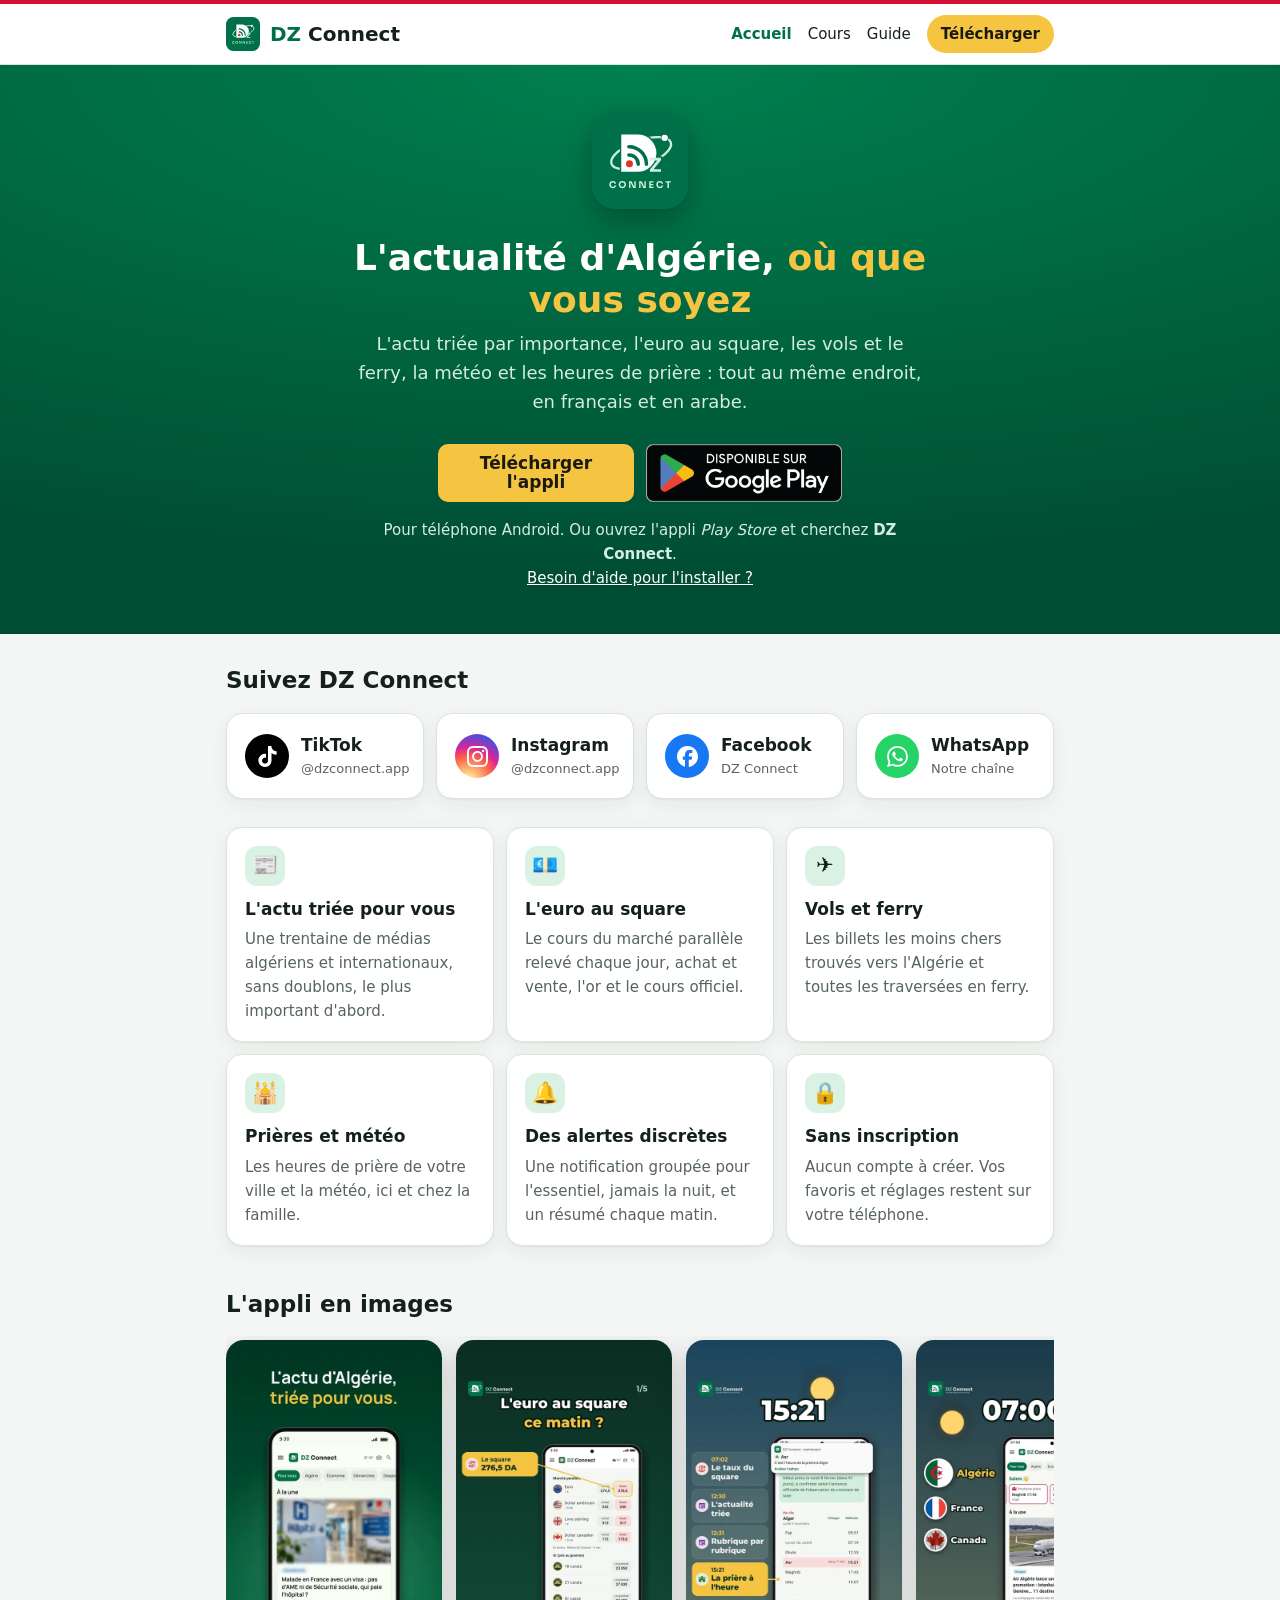
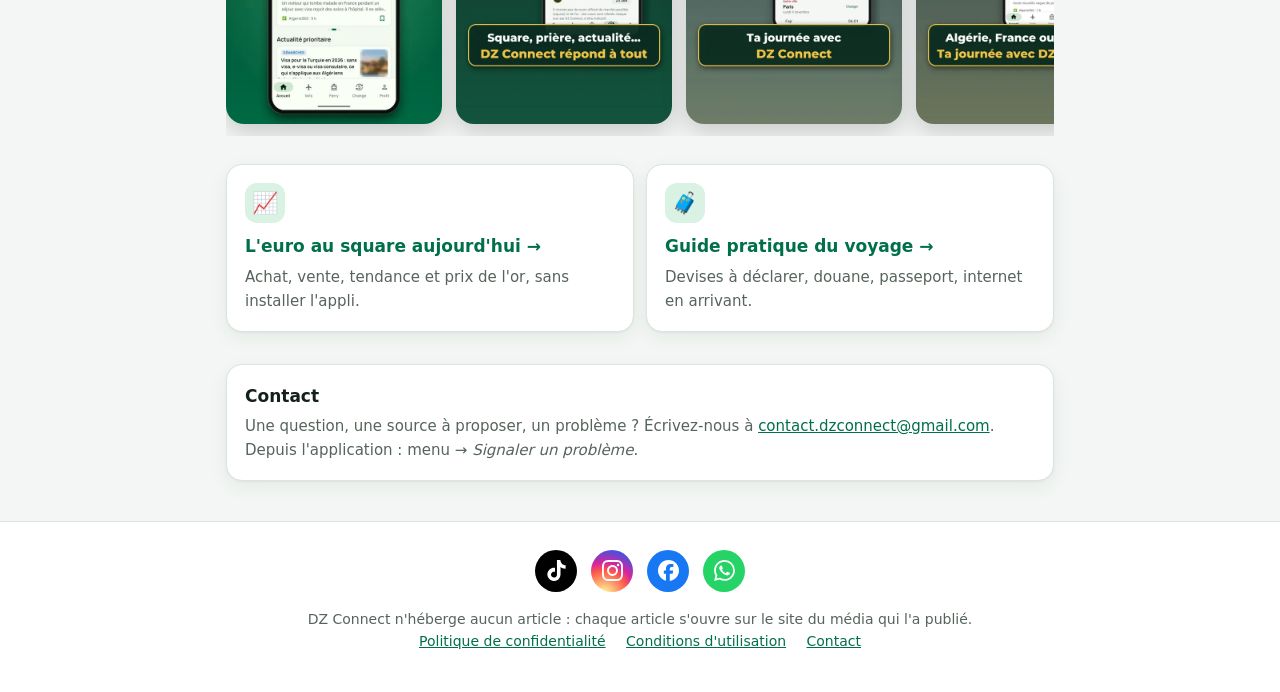
==== commit 9c6c299b: "Add files via upload" ====
--- a/index.html
+++ b/index.html
@@ -1,105 +1,107 @@
-<!doctype html>
-<html lang="fr">
-<head>
-  <meta charset="utf-8">
-  <meta name="viewport" content="width=device-width, initial-scale=1">
-  <title>DZ Connect</title>
-  <meta name="description" content="DZ Connect : l'actualité de l'Algérie triée par importance, l'euro au square, les vols, le ferry, la météo et les heures de prière, en français et en arabe. Application Android gratuite.">
-  <meta name="theme-color" content="#00704A">
-  <link rel="icon" href="icone.svg" type="image/svg+xml">
-  <link rel="stylesheet" href="style.css">
-  <script src="site.js"></script>
-</head>
-<body>
-  <header>
-    <div class="wrap">
-      <img src="icone.svg" alt="">
-      <a class="name" href="./"><span>DZ</span> Connect</a>
-      <nav>
-        <a href="cours.html">Cours</a>
-        <a href="guide.html">Guide</a>
-        <a class="nav-dl" href="telecharger.html?src=site">Télécharger</a>
-      </nav>
-    </div>
-  </header>
-
-  <section class="hero">
-    <img class="logo" src="icone.svg" alt="Logo DZ Connect">
-    <h1>L'actualité d'Algérie, <em>où que vous soyez</em></h1>
-    <p>L'actu triée par importance, l'euro au square, les vols et le ferry, la météo et les heures de prière : tout au même endroit, en français et en arabe.</p>
-    <!-- Bouton et badge Google Play : sur Android, ils ouvrent directement l'appli Play Store (site.js). -->
-    <div class="store-row">
-      <a class="button" data-play data-src="site" href="https://play.google.com/store/apps/details?id=com.dzconnect.app&amp;referrer=utm_source%3Dsite%26utm_medium%3Dweb">Télécharger l'appli</a>
-      <a class="store" data-play data-src="site" href="https://play.google.com/store/apps/details?id=com.dzconnect.app&amp;referrer=utm_source%3Dsite%26utm_medium%3Dweb">
-        <img src="img/badge-google-play.png" alt="Disponible sur Google Play" width="196" height="58">
-      </a>
-    </div>
-    <p class="lead-dl">Pour téléphone Android. Ou ouvrez l'appli <em>Play Store</em> et cherchez <strong>DZ Connect</strong>.<br>
-      <a href="telecharger.html?src=site">Besoin d'aide pour l'installer ?</a></p>
-  </section>
-
-  <main class="wrap">
-    <section class="cards">
-      <div class="card"><div class="ico">📰</div><h2>L'actu triée pour vous</h2>
-        <p>Une trentaine de médias algériens et internationaux, sans doublons, le plus important d'abord.</p></div>
-      <div class="card"><div class="ico">💶</div><h2>L'euro au square</h2>
-        <p>Le cours du marché parallèle relevé chaque jour, achat et vente, l'or et le cours officiel.</p></div>
-      <div class="card"><div class="ico">✈️</div><h2>Vols et ferry</h2>
-        <p>Les billets les moins chers trouvés vers l'Algérie et toutes les traversées en ferry.</p></div>
-      <div class="card"><div class="ico">🕌</div><h2>Prières et météo</h2>
-        <p>Les heures de prière de votre ville et la météo, ici et chez la famille.</p></div>
-      <div class="card"><div class="ico">🔔</div><h2>Des alertes discrètes</h2>
-        <p>Une notification groupée pour l'essentiel, jamais la nuit, et un résumé chaque matin.</p></div>
-      <div class="card"><div class="ico">🔒</div><h2>Sans inscription</h2>
-        <p>Aucun compte à créer. Vos favoris et réglages restent sur votre téléphone.</p></div>
-    </section>
-
-    <h2 class="section">L'appli en images</h2>
-    <div class="gallery" aria-label="Aperçus de l'application">
-      <img src="img/promo-actu.webp" alt="L'actu d'Algérie, triée pour vous" loading="lazy" width="216" height="384">
-      <img src="img/promo-square.webp" alt="L'euro au square ce matin : 276,5 DA" loading="lazy" width="216" height="384">
-      <img src="img/promo-journee.webp" alt="Ta journée avec DZ Connect : square, actualité, prière" loading="lazy" width="216" height="384">
-      <img src="img/promo-monde.webp" alt="En Algérie, en France ou au Canada" loading="lazy" width="216" height="384">
-      <img src="img/promo-reponses.webp" alt="Square, prière, actualité : DZ Connect répond à tout" loading="lazy" width="216" height="384">
-      <img src="img/promo-euro.webp" alt="Combien vaut l'euro au square ?" loading="lazy" width="216" height="384">
-    </div>
-
-    <div class="links-row">
-      <a class="card" href="cours.html"><div class="ico">📈</div><h2>L'euro au square aujourd'hui →</h2>
-        <p>Achat, vente, tendance et prix de l'or, sans installer l'appli.</p></a>
-      <a class="card" href="guide.html"><div class="ico">🧳</div><h2>Guide pratique du voyage →</h2>
-        <p>Devises à déclarer, douane, passeport, internet en arrivant.</p></a>
-    </div>
-
-    <h2 class="section">Suivez DZ Connect</h2>
-    <div class="follow">
-      <a class="card" href="https://www.tiktok.com/@dzconnect.app"><span class="pill net-tiktok"><svg><use href="img/reseaux.svg#tiktok"/></svg></span><span>TikTok<small>@dzconnect.app</small></span></a>
-      <a class="card" href="https://www.instagram.com/dzconnect.app/"><span class="pill net-instagram"><svg><use href="img/reseaux.svg#instagram"/></svg></span><span>Instagram<small>@dzconnect.app</small></span></a>
-      <a class="card" href="https://www.facebook.com/profile.php?id=61595925599903"><span class="pill net-facebook"><svg><use href="img/reseaux.svg#facebook"/></svg></span><span>Facebook<small>DZ Connect</small></span></a>
-      <a class="card" href="https://whatsapp.com/channel/0029VbDgWKNFCCoMbUskVl0R"><span class="pill net-whatsapp"><svg><use href="img/reseaux.svg#whatsapp"/></svg></span><span>WhatsApp<small>Notre chaîne</small></span></a>
-    </div>
-
-    <section id="contact" class="card" style="margin-top: 32px">
-      <h2>Contact</h2>
-      <p>Une question, une source à proposer, un problème ? Écrivez-nous à
-        <a href="mailto:contact.dzconnect@gmail.com">contact.dzconnect@gmail.com</a>.
-        Depuis l'application : menu → <em>Signaler un problème</em>.</p>
-    </section>
-  </main>
-
-  <footer>
-    <div class="wrap">
-      <div class="social">
-        <a class="net-tiktok" href="https://www.tiktok.com/@dzconnect.app" aria-label="TikTok"><svg><use href="img/reseaux.svg#tiktok"/></svg></a>
-        <a class="net-instagram" href="https://www.instagram.com/dzconnect.app/" aria-label="Instagram"><svg><use href="img/reseaux.svg#instagram"/></svg></a>
-        <a class="net-facebook" href="https://www.facebook.com/profile.php?id=61595925599903" aria-label="Facebook"><svg><use href="img/reseaux.svg#facebook"/></svg></a>
-        <a class="net-whatsapp" href="https://whatsapp.com/channel/0029VbDgWKNFCCoMbUskVl0R" aria-label="Chaîne WhatsApp"><svg><use href="img/reseaux.svg#whatsapp"/></svg></a>
-      </div>
-      DZ Connect n'héberge aucun article : chaque article s'ouvre sur le site du média qui l'a publié.<br>
-      <a href="confidentialite.html">Politique de confidentialité</a>
-      <a href="conditions.html">Conditions d'utilisation</a>
-      <a href="#contact">Contact</a>
-    </div>
-  </footer>
-</body>
-</html>
+<!doctype html>
+<html lang="fr">
+<head>
+  <meta charset="utf-8">
+  <meta name="viewport" content="width=device-width, initial-scale=1">
+  <title>DZ Connect</title>
+  <meta name="description" content="DZ Connect : l'actualité de l'Algérie triée par importance, l'euro au square, les vols, le ferry, la météo et les heures de prière, en français et en arabe. Application Android gratuite.">
+  <meta name="theme-color" content="#00704A">
+  <link rel="icon" href="icone.svg" type="image/svg+xml">
+  <link rel="stylesheet" href="style.css">
+  <script src="site.js"></script>
+</head>
+<body>
+  <header>
+    <div class="wrap">
+      <img src="icone.svg" alt="">
+      <a class="name" href="./"><span>DZ</span> Connect</a>
+      <nav>
+        <a href="./" aria-current="page">Accueil</a>
+        <a href="cours.html">Cours</a>
+        <a href="guide.html">Guide</a>
+        <a class="nav-dl" href="telecharger.html?src=site">Télécharger</a>
+      </nav>
+    </div>
+  </header>
+
+  <section class="hero">
+    <img class="logo" src="icone.svg" alt="Logo DZ Connect">
+    <h1>L'actualité d'Algérie, <em>où que vous soyez</em></h1>
+    <p>L'actu triée par importance, l'euro au square, les vols et le ferry, la météo et les heures de prière : tout au même endroit, en français et en arabe.</p>
+    <!-- Bouton et badge Google Play : sur Android, ils ouvrent directement l'appli Play Store (site.js). -->
+    <div class="store-row">
+      <a class="button" data-play data-src="site" href="https://play.google.com/store/apps/details?id=com.dzconnect.app&amp;referrer=utm_source%3Dsite%26utm_medium%3Dweb">Télécharger l'appli</a>
+      <a class="store" data-play data-src="site" href="https://play.google.com/store/apps/details?id=com.dzconnect.app&amp;referrer=utm_source%3Dsite%26utm_medium%3Dweb">
+        <img src="img/badge-google-play.png" alt="Disponible sur Google Play" width="196" height="58">
+      </a>
+    </div>
+    <p class="lead-dl">Pour téléphone Android. Ou ouvrez l'appli <em>Play Store</em> et cherchez <strong>DZ Connect</strong>.<br>
+      <a href="telecharger.html?src=site">Besoin d'aide pour l'installer ?</a></p>
+  </section>
+
+  <main class="wrap">
+    <h2 class="section first">Suivez DZ Connect</h2>
+    <div class="follow">
+      <a class="card" href="https://www.tiktok.com/@dzconnect.app"><span class="pill net-tiktok"><svg><use href="img/reseaux.svg#tiktok"/></svg></span><span>TikTok<small>@dzconnect.app</small></span></a>
+      <a class="card" href="https://www.instagram.com/dzconnect.app/"><span class="pill net-instagram"><svg><use href="img/reseaux.svg#instagram"/></svg></span><span>Instagram<small>@dzconnect.app</small></span></a>
+      <a class="card" href="https://www.facebook.com/profile.php?id=61595925599903"><span class="pill net-facebook"><svg><use href="img/reseaux.svg#facebook"/></svg></span><span>Facebook<small>DZ Connect</small></span></a>
+      <a class="card" href="https://whatsapp.com/channel/0029VbDgWKNFCCoMbUskVl0R"><span class="pill net-whatsapp"><svg><use href="img/reseaux.svg#whatsapp"/></svg></span><span>WhatsApp<small>Notre chaîne</small></span></a>
+    </div>
+
+    <section class="cards">
+      <div class="card"><div class="ico">📰</div><h2>L'actu triée pour vous</h2>
+        <p>Une trentaine de médias algériens et internationaux, sans doublons, le plus important d'abord.</p></div>
+      <div class="card"><div class="ico">💶</div><h2>L'euro au square</h2>
+        <p>Le cours du marché parallèle relevé chaque jour, achat et vente, l'or et le cours officiel.</p></div>
+      <div class="card"><div class="ico">✈️</div><h2>Vols et ferry</h2>
+        <p>Les billets les moins chers trouvés vers l'Algérie et toutes les traversées en ferry.</p></div>
+      <div class="card"><div class="ico">🕌</div><h2>Prières et météo</h2>
+        <p>Les heures de prière de votre ville et la météo, ici et chez la famille.</p></div>
+      <div class="card"><div class="ico">🔔</div><h2>Des alertes discrètes</h2>
+        <p>Une notification groupée pour l'essentiel, jamais la nuit, et un résumé chaque matin.</p></div>
+      <div class="card"><div class="ico">🔒</div><h2>Sans inscription</h2>
+        <p>Aucun compte à créer. Vos favoris et réglages restent sur votre téléphone.</p></div>
+    </section>
+
+    <h2 class="section">L'appli en images</h2>
+    <div class="gallery" aria-label="Aperçus de l'application">
+      <img src="img/promo-actu.webp" alt="L'actu d'Algérie, triée pour vous" loading="lazy" width="216" height="384">
+      <img src="img/promo-square.webp" alt="L'euro au square ce matin : 276,5 DA" loading="lazy" width="216" height="384">
+      <img src="img/promo-journee.webp" alt="Ta journée avec DZ Connect : square, actualité, prière" loading="lazy" width="216" height="384">
+      <img src="img/promo-monde.webp" alt="En Algérie, en France ou au Canada" loading="lazy" width="216" height="384">
+      <img src="img/promo-reponses.webp" alt="Square, prière, actualité : DZ Connect répond à tout" loading="lazy" width="216" height="384">
+      <img src="img/promo-euro.webp" alt="Combien vaut l'euro au square ?" loading="lazy" width="216" height="384">
+    </div>
+
+    <div class="links-row">
+      <a class="card" href="cours.html"><div class="ico">📈</div><h2>L'euro au square aujourd'hui →</h2>
+        <p>Achat, vente, tendance et prix de l'or, sans installer l'appli.</p></a>
+      <a class="card" href="guide.html"><div class="ico">🧳</div><h2>Guide pratique du voyage →</h2>
+        <p>Devises à déclarer, douane, passeport, internet en arrivant.</p></a>
+    </div>
+
+
+    <section id="contact" class="card" style="margin-top: 32px">
+      <h2>Contact</h2>
+      <p>Une question, une source à proposer, un problème ? Écrivez-nous à
+        <a href="mailto:contact.dzconnect@gmail.com">contact.dzconnect@gmail.com</a>.
+        Depuis l'application : menu → <em>Signaler un problème</em>.</p>
+    </section>
+  </main>
+
+  <footer>
+    <div class="wrap">
+      <div class="social">
+        <a class="net-tiktok" href="https://www.tiktok.com/@dzconnect.app" aria-label="TikTok"><svg><use href="img/reseaux.svg#tiktok"/></svg></a>
+        <a class="net-instagram" href="https://www.instagram.com/dzconnect.app/" aria-label="Instagram"><svg><use href="img/reseaux.svg#instagram"/></svg></a>
+        <a class="net-facebook" href="https://www.facebook.com/profile.php?id=61595925599903" aria-label="Facebook"><svg><use href="img/reseaux.svg#facebook"/></svg></a>
+        <a class="net-whatsapp" href="https://whatsapp.com/channel/0029VbDgWKNFCCoMbUskVl0R" aria-label="Chaîne WhatsApp"><svg><use href="img/reseaux.svg#whatsapp"/></svg></a>
+      </div>
+      DZ Connect n'héberge aucun article : chaque article s'ouvre sur le site du média qui l'a publié.<br>
+      <a href="confidentialite.html">Politique de confidentialité</a>
+      <a href="conditions.html">Conditions d'utilisation</a>
+      <a href="#contact">Contact</a>
+    </div>
+  </footer>
+</body>
+</html>
--- a/style.css
+++ b/style.css
@@ -167,3 +167,14 @@
   article { padding: 4px 16px 16px; }
   .gallery img { width: 184px; height: 327px; }
 }
+
+/* Menu : sur téléphone, l'icône remplace le nom pour laisser la place à « Accueil ». */
+h2.section.first { margin-top: 28px; }
+.follow { grid-template-columns: repeat(auto-fit, minmax(150px, 1fr)); }
+@media (max-width: 480px) {
+  header img { display: block; width: 32px; height: 32px; }
+  header .name { display: none; }
+  header nav { gap: 11px; }
+  .follow a { padding: 12px; gap: 10px; }
+  .follow .pill { width: 38px; height: 38px; }
+}
